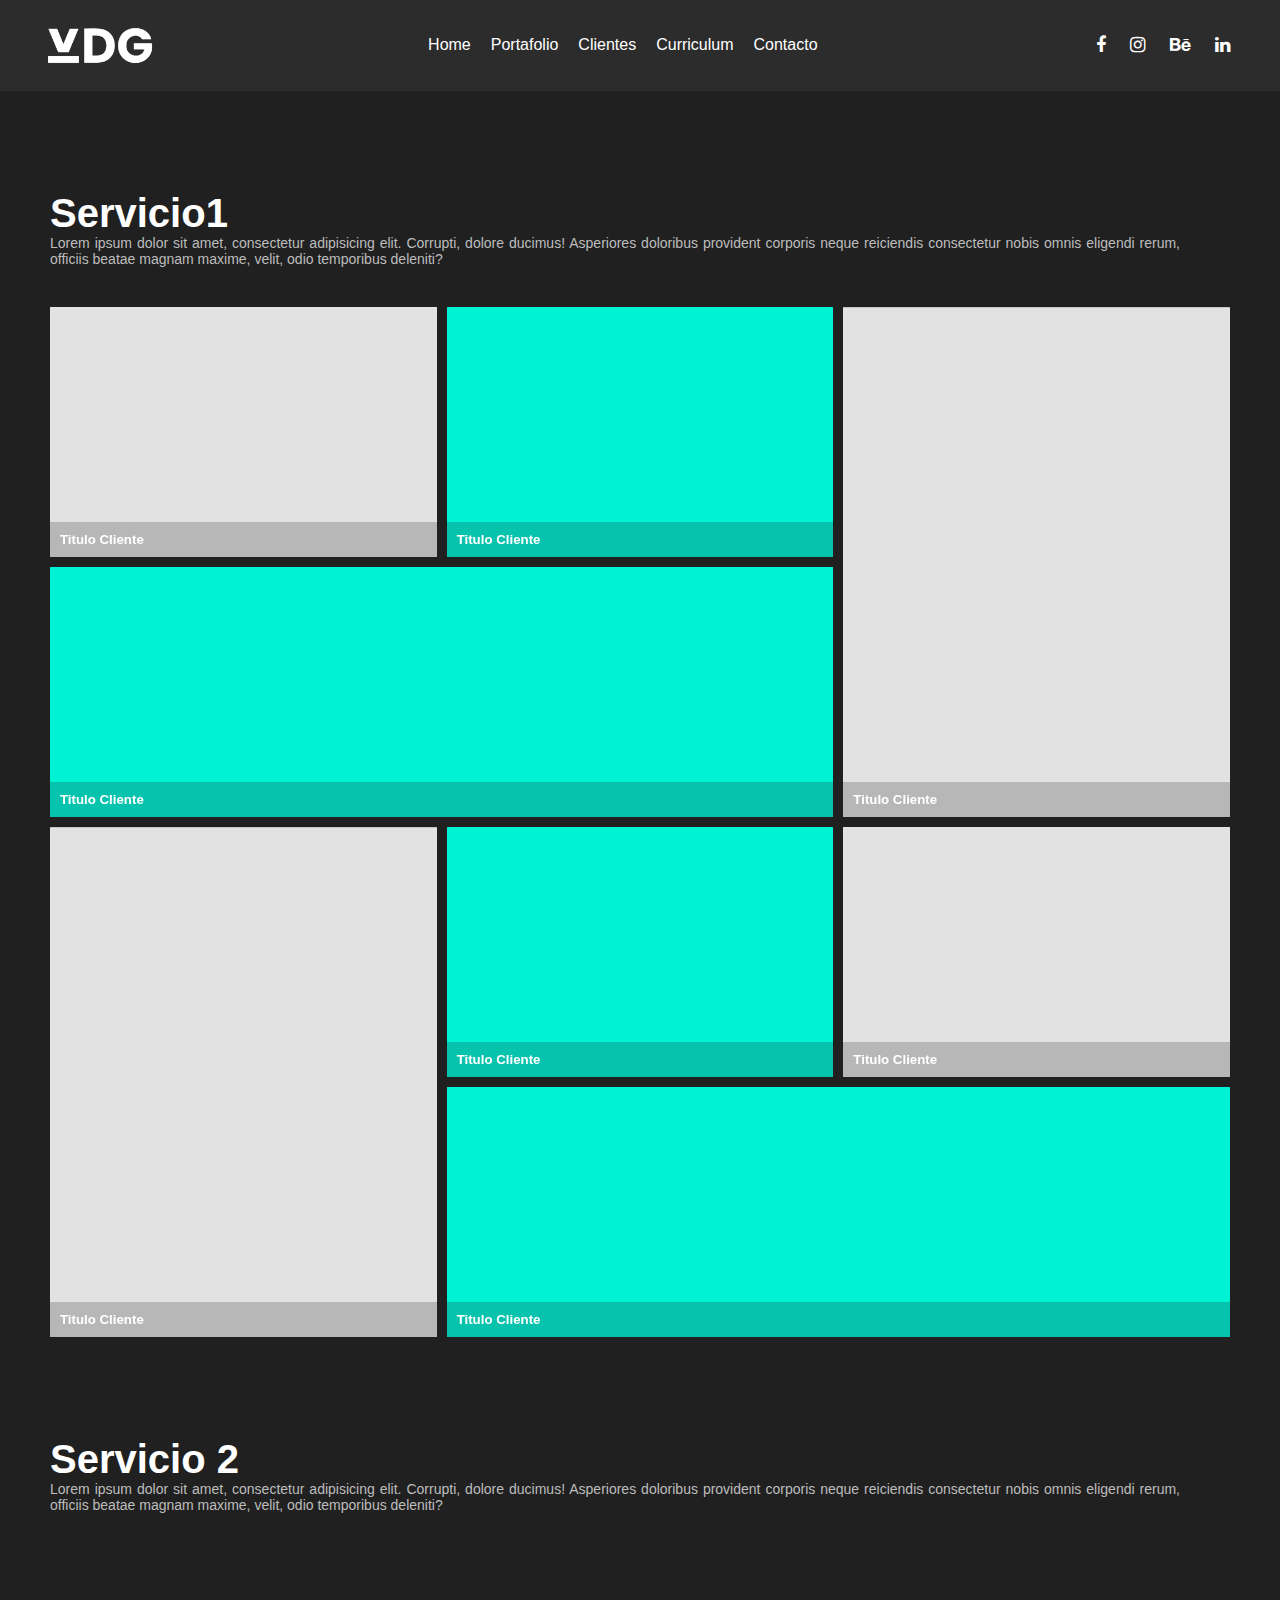
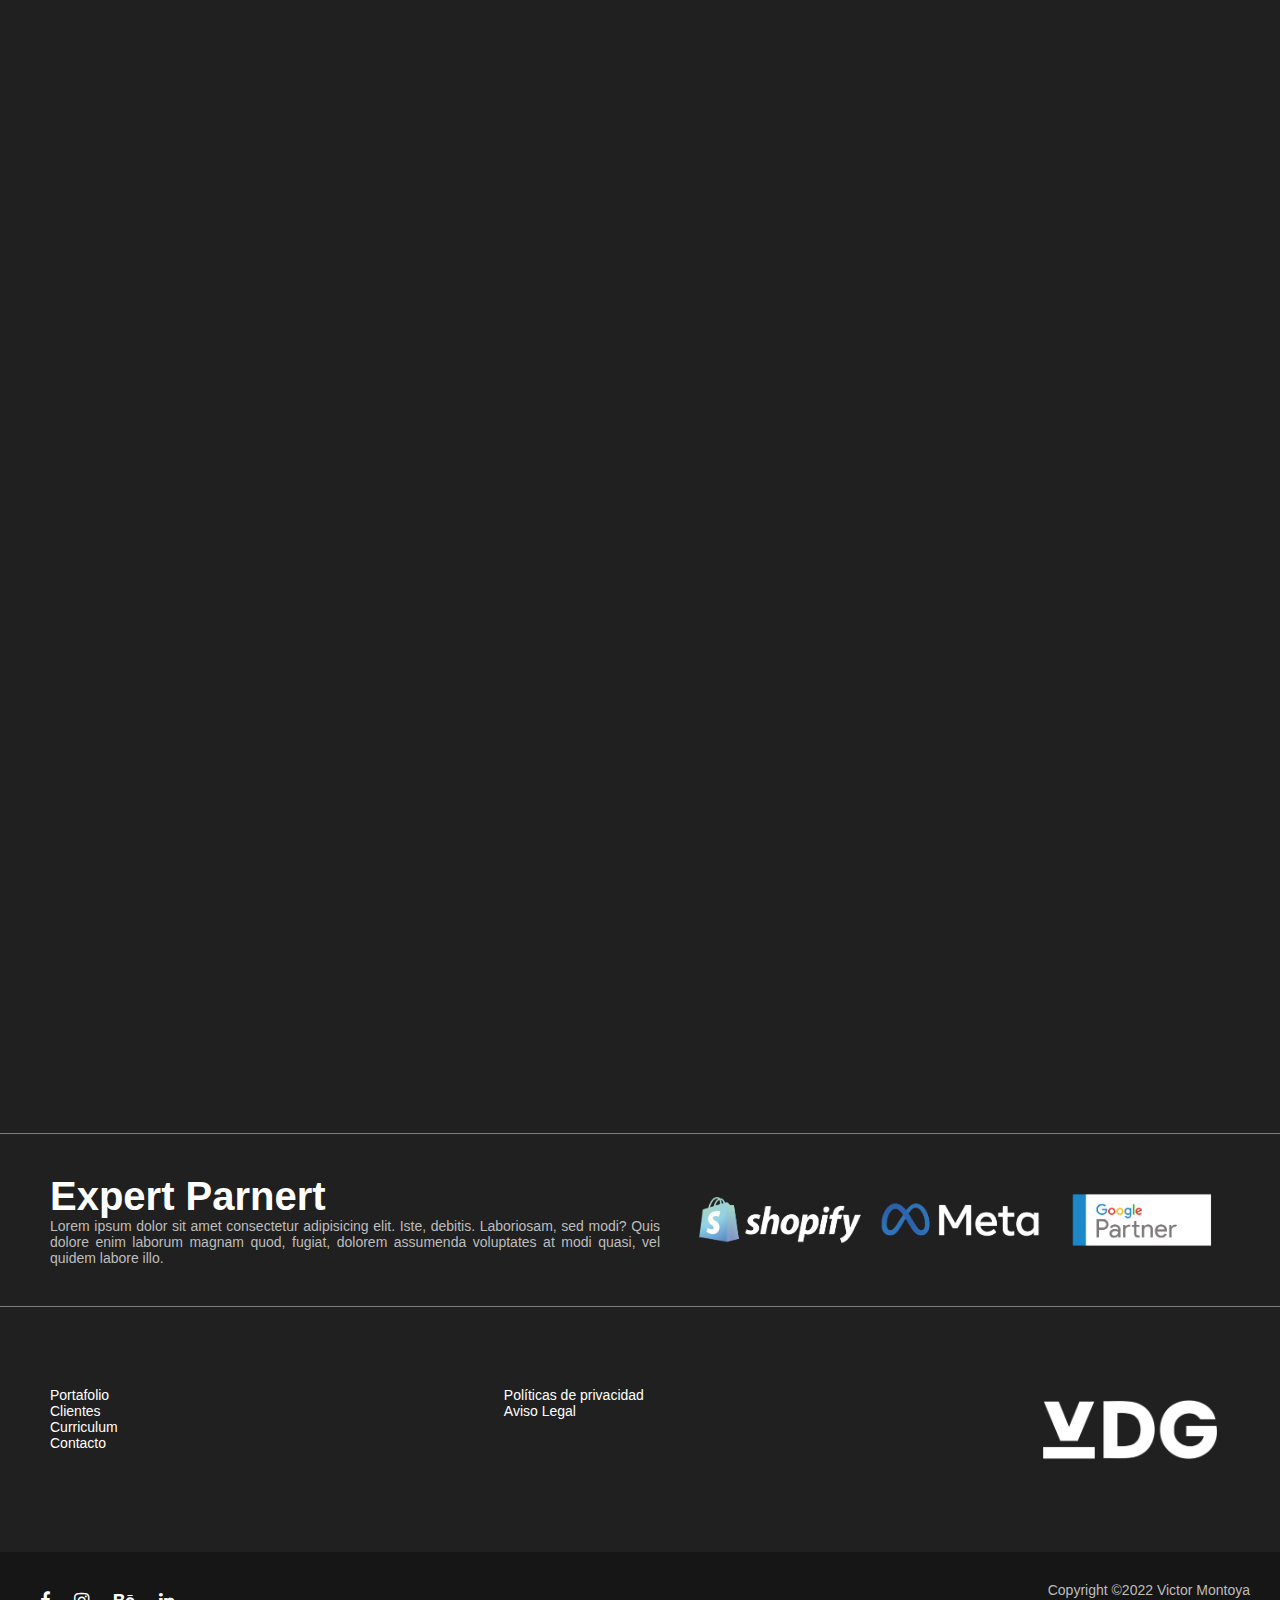
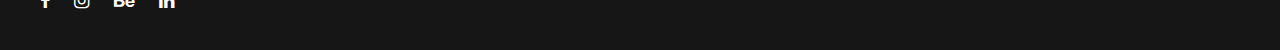
==== page/clientes.html @ 040617de "carga" ====
<html lang="es">
<head>
    <meta charset="UTF-8">
    <meta http-equiv="X-UA-Compatible" content="IE=edge">
    <meta name="viewport" content="width=device-width, initial-scale=1.0">
    <title>Clientes</title>
    <!-- Elementos de diseño -->
    <link rel="icon" href="../assets/img/icon_gris_victormontoya.ico">
    <link rel="stylesheet" href="../css/style.css"></li>
    <link rel="stylesheet" href="../css/font-awesome.min.css">
    <link href="https://unpkg.com/aos@2.3.1/dist/aos.css" rel="stylesheet">
</head>
<body>
    <!-- Encabezado -->
    <header class="header">
        <div class="logo">
			<a href="../index.html" class="logo">
				<img class="logo_top" src="../assets/img/logo_blanco_victormontoya.png" alt="">
			</a>
        </div>
		<nav class="menuPrincipal">
			<ul>
                <li><a href="../index.html">Home</a></li>
                <li><a href="portafolio.html">Portafolio</a></li>
                <li><a href="#">Clientes</a></li>  
                <li><a href="curriculum.html">Curriculum</a></li>
                <li><a href="contact.html">Contacto</a></li>
            </ul>
		</nav>
		<div class="topRedes">
			<a href="https://www.facebook.com/profile.php?id=100008242691843">
				<i class="fa fa-facebook"></i>
            </a>
			<a href="https://www.instagram.com/disvictormontoya/?hl=es-la">
				<i class="fa fa-instagram"></i>
			</a>
			<a href="https://www.behance.net/disvictormc270">
				<i class="fa fa-behance"></i>
			</a>
            <a href="https://www.linkedin.com/in/victor-montoya-989817bb/">
				<i class="fa fa-linkedin"></i>
            </a>
		</div>
    </header><!-- Fin Encabezado -->
    <!-- Main-->
    <main>
        <!-- Galeria de servicios -->
        <div class="mainServicio">
            <!-- Servicios 1 -->
            <section class="servics">
                <div class="servicsTextI">
                    <h2>Servicio1</h2>
                    <p>
                        Lorem ipsum dolor sit amet, consectetur adipisicing elit. Corrupti, dolore ducimus! Asperiores doloribus provident corporis neque reiciendis consectetur nobis omnis eligendi rerum, officiis beatae magnam maxime, velit, odio temporibus deleniti?
                    </p>
                </div>
                <div class="servicsImg" data-aos="fade-up" data-aos-easing="linear" data-aos-duration="1500">
                    <div class="galeriaItem">
                        <img src="../assets/img/provicional.png" alt="">
                        <h5>Titulo Cliente</h5>
                    </div>
                    <div class="galeriaItem">
                        <img src="../assets/img/provicional1.png" alt="">
                        <h5>Titulo Cliente</h5>
                    </div>
                    <div class="galeriaItem">
                        <img src="../assets/img/provicional.png" alt="">
                        <h5>Titulo Cliente</h5>
                    </div>
                    <div class="galeriaItem">
                        <img src="../assets/img/provicional1.png" alt="">
                        <h5>Titulo Cliente</h5>
                    </div>
                    <div class="galeriaItem">
                        <img src="../assets/img/provicional.png" alt="">
                        <h5>Titulo Cliente</h5>
                    </div>
                    <div class="galeriaItem">
                        <img src="../assets/img/provicional1.png" alt="">
                        <h5>Titulo Cliente</h5>
                    </div>
                    <div class="galeriaItem">
                        <img src="../assets/img/provicional.png" alt="">
                        <h5>Titulo Cliente</h5>
                    </div>
                    <div class="galeriaItem">
                        <img src="../assets/img/provicional1.png" alt="">
                        <h5>Titulo Cliente</h5>
                    </div>
                </div>    
            </section>
            <!-- Servicios 2 -->
            <section class="servics">
                <div class="servicsTextI">
                    <h2>Servicio 2</h2>
                    <p>
                        Lorem ipsum dolor sit amet, consectetur adipisicing elit. Corrupti, dolore ducimus! Asperiores doloribus provident corporis neque reiciendis consectetur nobis omnis eligendi rerum, officiis beatae magnam maxime, velit, odio temporibus deleniti?
                    </p>
                </div>
                <div class="servicsImg" data-aos="fade-up" data-aos-easing="linear" data-aos-duration="1500">
                    <div class="galeriaItem">
                        <img src="../assets/img/provicional.png" alt="">
                        <h5>Titulo Cliente</h5>
                    </div>
                    <div class="galeriaItem">
                        <img src="../assets/img/provicional1.png" alt="">
                        <h5>Titulo Cliente</h5>
                    </div>
                    <div class="galeriaItem">
                        <img src="../assets/img/provicional.png" alt="">
                        <h5>Titulo Cliente</h5>
                    </div>
                    <div class="galeriaItem">
                        <img src="../assets/img/provicional1.png" alt="">
                        <h5>Titulo Cliente</h5>
                    </div>
                    <div class="galeriaItem">
                        <img src="../assets/img/provicional.png" alt="">
                        <h5>Titulo Cliente</h5>
                    </div>
                    <div class="galeriaItem">
                        <img src="../assets/img/provicional1.png" alt="">
                        <h5>Titulo Cliente</h5>
                    </div>
                    <div class="galeriaItem">
                        <img src="../assets/img/provicional.png" alt="">
                        <h5>Titulo Cliente</h5>
                    </div>
                    <div class="galeriaItem">
                        <img src="../assets/img/provicional1.png" alt="">
                        <h5>Titulo Cliente</h5>
                    </div>
                </div>    
            </section>
        </div>
        <!-- Fin Galeria de servicios -->
    </main> <!--Fin Main-->
    <!-- Foooter -->
    <footer>
        <!-- parnert -->
        <section class="parnert">
            <div class="textParnert">
                <h2>Expert Parnert</h2>
                <p>Lorem ipsum dolor sit amet consectetur adipisicing elit. Iste, debitis. Laboriosam, sed modi? Quis dolore enim laborum magnam quod, fugiat, dolorem assumenda voluptates at modi quasi, vel quidem labore illo.</p>
            </div>
            <article class="logos">
                <div class="logo">
                    <img src="../assets/img/logo_shopify.png" alt="">
                </div>
                <div class="logo">
                    <img src="../assets/img/logo_meta.png" alt="">
                </div>
                <div class="logo">
                    <img src="../assets/img/logo_google.png" alt="">
                </div>
            </article>
        </section>
        <!-- menus footer -->
        <section class="navFooter">
            <div class="columnMenus">
                <nav class="menuFooter">
                    <ul>
                        <li><a href="portafolio.html">Portafolio</a></li>
                        <li><a href="#">Clientes</a></li>  
                        <li><a href="curriculum.html">Curriculum</a></li>
                        <li><a href="contact.html">Contacto</a></li>
                    </ul>
                </nav>
            </div>
            <div class="columnMenus">
                <nav class="menuFooter1">
                    <ul>
                        <li><a href="#">Políticas de privacidad</a></li>
                        <li><a href="#">Aviso Legal</a></li>  
                    </ul>
                </nav>
            </div>
            <div class="columnLogo">
                <a href="../index.html">
                    <img src="../assets/img/logo_blanco_victormontoya.png">
                </a>
            </div>
        </section>
        <!-- copy -->
        <section class="copyRights">
            <div class="footerRedes">
				<a href="https://www.facebook.com/profile.php?id=100008242691843">
					<i class="fa fa-facebook"></i>
                </a>
				<a href="https://www.instagram.com/disvictormontoya/?hl=es-la">
					<i class="fa fa-instagram"></i>
				</a>
				<a href="https://www.behance.net/disvictormc270">
					<i class="fa fa-behance"></i>
				</a>
                <a href="https://www.linkedin.com/in/victor-montoya-989817bb/">
					<i class="fa fa-linkedin"></i>
				</a>
			</div>
            <div class="footerCopy">
                <p>Copyright ©2022 Victor Montoya</p>
            </div>
        </section>
    </footer><!-- Fin Foooter -->
    <script src="https://unpkg.com/aos@2.3.1/dist/aos.js"></script>
    <script>
        AOS.init();
    </script>
</body>
</html>
---- css/style.css ----
*{
    margin: 0px;
    padding: 0px;
    box-sizing: border-box;
}
p{
    font-size: 14px;
    color: rgb(189, 189, 189);
    text-align: justify;
}
.fa{
    margin: 10px;
}
h1{
    font-size: 80px;
    color: white;
}
h2{
    font-size: 60px;
    line-height: 68px;
    color: white;
}
h3{
    font-size: 25px;
    color: aqua;
}
h4{
    font-size: 27px;
    color: white;
    margin-bottom: 20px;
}
li{
    padding: 15px 10px 15px 10px;
    list-style-type: none;
    font-size: 16px;
}
a {
    text-decoration: none;
    color: white;
    transition: 0.3s ease;
}
a:hover {
    color: white;
    text-shadow: 0 0 30px #ffffff80;
}
a :hover{
    color: aqua;
}
img{
    width: 100%;
    height: auto;
}
.logo_top{
    width: 120px;
}
.button1 {
    background-color: #67d4ff;
    border:  #67d4ff 1px solid;
    padding: 10px;
    font-size: 18px;
    cursor: pointer;
    transition: 0.3s ease;
}
.button1 a{
    padding: 25px 30px 25px 30px;
}
.button1:hover{
    background-color: #67d4ff00;
    border:  #67d4ff 1px solid;
    padding: 10px;
    font-size: 18px;
    cursor: pointer;
    transition: 0.3s ease;
}
.button1 a{
    padding: 25px 30px 25px 30px;
}
.button2 {
    border:  #67d4ff 1px solid;
    padding: 10px;
    font-size: 18px;
    cursor: pointer;
    transition: 0.3s ease;
    margin-left: 60px;
}
.button2 a{
    padding: 25px 30px 25px 30px;
    color: #67d4ff;
}
.button2:hover {
    background-color: #67d4ff;
    border:  #67d4ff 1px solid;
    padding: 10px;
    font-size: 18px;
    cursor: pointer;
    transition: 0.3s ease;
}
.button2 a:hover{
    color: white;
}
body{
    background-color: #202020;
    display: grid;
    grid-template-areas:
    "header"
    "main"
    "footer";
    grid-template-columns: 1fr;
    grid-template-rows: auto auto auto;
    font-size: 16px;
    font-family: "Poppins", sans-serif;
}
header{grid-area: header;}
main{grid-area: main;}
footer{grid-area: footer;}
header{
    background-color: #2c2c2c;
    display: grid;
    grid-template-areas:
    "logo menuPrincipal topRedes";
    grid-template-columns: auto;
    grid-template-rows: auto;
    justify-content: space-between;
    align-items: center;
    padding: 20px 40px 20px 40px;
}
.menuPrincipal ul, .button {display: flex;}
.main{
    display: grid;
    grid-template-areas:
    "videoPortada "
    "servicios";
    grid-template-columns: 1fr;
    grid-template-rows: auto auto;
}
.videoPortada{grid-area: videoPortada; background-image:url("../assets/img/fondo_web.png"); padding: 200px 100px 200px;}
.servicios{grid-area: servicios;}
.servicios{
    display: grid;
    grid-template-columns: repeat(3, 1fr);
    grid-template-areas:
    "columnServ columnServ columnServTitle";
    grid-template-rows: auto;
    align-items: center;
    column-gap: 100px;
    padding: 50px;
    margin: 50px 0 50px 0;
}
.columnServ{background:#0000004d;}
.columnServ h3{padding: 20px 30px;}
.columnServ p{padding: 30px;}
.columnServ li{padding: 0px 30px 30px; text-align: end;}
footer{
    display: grid;
    grid-template-columns: 100%;
    grid-template-areas:
    "parnert"
    "navFooter"
    "copyRights";
    grid-template-rows: auto auto auto;
}
.parnert{grid-area: parnert;}
.navFooter{grid-area: navFooter;}
.copyRights{grid-area: copyRights;}
.parnert{
    display: grid;
    grid-template-columns: auto;
    grid-template-areas:
    "textParnert logos";
    grid-template-rows: auto;
    align-items: center;
    column-gap: 100px;
    padding: 40px 50px 40px 50px;
    border-top: grey solid 1px;
    justify-content: space-between;
}
.logos{display: flex;}
.parnert .logo{width: 180px;}
.navFooter{
    display: grid;
    grid-template-columns: auto;
    grid-template-areas:
    "columnMenus columnMenus columnLogo";
    grid-template-rows: auto;
    justify-content: space-between;
    padding: 80px 50px 80px 50px;
    border-top: grey solid 1px;
}
.columnLogo{max-width: 200px;}
.navFooter li{padding: 0;font-size: 14px;}
.copyRights{
    background-color: #0000004d;
    display: grid;
    grid-template-columns: auto;
    grid-template-areas:
    "footerRedes footerCopy";
    grid-template-rows: auto;
    justify-content: space-between;
    padding: 30px;
}
.mainContacto{
    display: grid;
    grid-template-columns: 1fr;
    grid-template-areas:
    "titleContact"
    "contact";
    grid-template-rows: auto auto;
    padding: 50px;
    margin-top: 50px;
    margin-bottom: 50px;
}
.contact{grid-area: contact;}
.contact{
    display: grid;
    grid-template-columns: 1fr 1fr;
    grid-template-areas:
    "formContact maps";
    grid-template-rows: auto;
    column-gap: 100px;
    margin: 50px 0 50px 0;
}
main .contact .formContact .inputGroup input[type=text],
main .contact .formContact .inputGroup input[type=email],
main .contact .formContact .inputGroup input[type=tel],
main .contact .formContact .inputGroup select[type=selec],
main .contact .formContact .inputGroup textarea {
    font-family: "Poppins", sans-serif;
    font-size: 16px;
    color: white;
    width: 100%;
    outline: none;
    padding: 10px 10px 10px 10px;
    background: none;
    border: 1px solid #E2E2E2;
    margin-bottom: 20px;
    background-color: #181818;
}
main .contact .formContact .inputGroup label{
    font-size: 14px;
    font-weight: 600;
    color: white;
    display: block;
    margin-bottom: 5px;
}
main .contact .formContact .inputGroup option{
    font-size: 14px;
    color: white;
    display: block;
    margin-bottom: 5px;
    border-radius: 0px;
}
main .contact .formContact input[type=submit] {
    background: #67d4ff00;
    font-family: "Poppins", sans-serif;
    font-size: 16px;
    color: white;
    border-radius: 1px;
    border: 2px solid white;
    cursor: pointer;
    margin-top: 2rem;
    padding: 15px;
    width: 30%;
}
main .contact .formContact input[type=submit]:hover{
    background: white;
    color:#202020;
    font-weight: 600;
}
.mainServicio{
    display: grid;
    grid-template-areas:
    "videoPortada "
    "servicios";
    grid-template-columns: 1fr;
    grid-template-rows: auto auto;
    padding: 50px;
    margin-top: 50px;
    margin-bottom: 100px;
    grid-gap: 100px;
}
.servics{
    display: grid;
    grid-template-columns: 1fr 1fr;
    grid-area: 
    "servicsTextI servicsImg"
    "servicsImg servicsText1";
    grid-template-rows: auto auto;
}
.servicsTextI{
    margin-right: 100px;
    margin-top: 200px;
}
.servicsText1{
    margin-left: 100px;
    margin-top: 200px;
}
.servics .servicsImg{
    display: grid;
    grid-template-columns: repeat(3, 1fr);
    grid-auto-rows: 250px;
    grid-gap: 10px;
}
.galeriaItem{
    position: relative;
}
.servics img{
    width: 100%;
    height: 100%;
    object-fit: cover;
}
.galeriaItem h5{
    position: absolute;
    bottom: 0;
    color: white;
    background: #18181836;
    width: 100%;
    margin: 0;
    padding: 10px;
}
.galeriaItem:nth-child(3){
    grid-row-start: span 2;
}
.galeriaItem:nth-child(4) {
    grid-column-start: span 2;
}
.galeriaItem:nth-child(5){
    grid-row-start: span 2;
}
.galeriaItem:nth-child(8) {
    grid-column-start: span 2;
}
.mainPortafolio{
    display: grid;
    grid-template-columns: repeat(2, 1fr);
    grid-template-areas:
    "videoPortada videoPortada"
    "textColunm textColunm1"
    "cliente cliente"
    "cliente1 cliente1"; 
    grid-template-rows: auto;
    margin-bottom: 100px;
    grid-gap: 50px;
}
.videoPortada{grid-area: videoPortada;}
.textColunm{grid-area: textColunm; margin-left: 50px;}
.textColunm1{grid-area: textColunm1; margin-right: 50px;}
.cliente{grid-area: cliente;}
.cliente1{grid-area: cliente1;}

.cliente{
    display: grid;
    grid-template-columns: repeat(2, 1fr);
    grid-template-areas: 
    "clienteText clienteImg"
    "clienteImg1 clienteText1";
    grid-template-rows: auto;
    grid-gap: 50px;
    padding: 50px;
}
.clienteText{grid-area: clienteText; margin-top: 150px;}
.clienteImg{
    grid-area: clienteImg; 
    display: grid; 
    grid-template-columns: repeat(2, 1fr); 
    grid-gap: 10px;
}
.clienteImg img{
    width: 100%;
    height: 100%;
    object-fit: cover;
}
.clienteItem:nth-child(1) {
    grid-row-start: span 2;
}
.clienteText1{grid-area: clienteText1; text-align: end; margin-top: 150px;}
.clienteImg1{
    grid-area: clienteImg1;
    display: grid; 
    grid-template-columns: repeat(2, 1fr); 
    grid-gap: 10px;
}
.clienteImg1 img{
    width: 100%;
    height: 100%;
    object-fit: cover;
}
.clienteItem1:nth-child(2) {
    grid-row-start: span 2;
    grid-template-columns: repeat(2, 1fr); 
}
.mainCurriculum{
    display: grid;
    grid-template-columns: repeat(2, 1fr);
    grid-template-areas:
    "datosText datosPhoto"
    "datosText datosPhoto"
    "tecnologias tecnologias"
    "expericiaProyec expericiaProyec1";
    padding: 50px;
    grid-gap: 100px;
    color: #E2E2E2;
    margin-bottom: 100px;
    margin-top: 50px;
}
.datosText{grid-area: datosText;}
.datosPhoto{grid-area: datosPhoto; align-items: flex-start;}
.datosPhoto img{
    justify-content: center;
    padding-left: 30%;
    width: 100%;
    height: auto;
    object-fit: cover;
}
.datosText{grid-area: datosText;}
.tecnologias{
    grid-area: tecnologias;
    display: grid;
    grid-template-columns: 1fr;
    grid-template-areas:
    "titleC"
    "bannerGaleria"
}
.tecnologias .bannerGaleria {
    display: grid; 
    grid-template-columns: repeat(8, 1fr);
    grid-gap: 20px; 
    grid-auto-rows: 150x;
    margin-top: 20px;
}
.bannerGaleria img{
    width: 100%;
    height: 100%;
    object-fit: cover;
}
.expericiaProyec{grid-area: expericiaProyec;}
.expericiaProyec1{grid-area: expericiaProyec1;}




/* Media Queries */
@media screen and (max-width: 1500px){
    h3{
        padding: 5px 30px;
    }
    .mainCurriculum h3{
        padding: 0px 0px;
    }
    h2{
        font-size: 40px;
        line-height: 44px;
    }
    .columnServ p {
        padding: 0 30px 5px;
        font-size: 12px;
    }
    .servicios{
        column-gap: 30px;
        grid-template-columns: 1fr 1fr;
        grid-template-areas:
        "columnServTitle columnServTitle"
        "columnServ columnServ";
    }
    .columnServTitle{grid-area: columnServTitle; margin-bottom: 40px;}
    .parnert {
        column-gap: 30px;
    }
    .servics{
        grid-template-columns: 1fr;
        grid-area: 
        "servicsTextI"
        "servicsImg"
        "servicsTextI1"
        "servicsImg";
        grid-template-rows: auto auto auto auto;
    }
    .servicsTextI{
        margin-right: 50px;
        margin-top: 0;
        margin-bottom: 40px;
    }
    .datosPhoto img{
        padding-left: 10%;
    }
    .datosPhoto img{
        padding-left: 10%;
    }
}

@media screen and (max-width: 1150px){
    .cliente{
        grid-template-columns: 1fr;
        grid-template-areas: 
        "clienteText"
        "clienteImg"
        "clienteText1"
        "clienteImg1" ;
        padding: 0 50px 0 50px;
    }
    .clienteText{
        margin-top: 0px;
    }
    .clienteText1{
        margin-top: 0px;
    }
    .tecnologias .bannerGaleria {
        grid-template-columns: repeat(4, 1fr);
    }
    .mainCurriculum p{
        font-size: 13px;
    }
}



@media screen and (max-width: 910px){
    .topRedes{
        display: none;
    }
    header{
        display: grid;
        grid-template-areas:
        "logo menuPrincipal";
    }
    h1{
        font-size: 55px;
        line-height: 54px;
    }
    .parnert{
        grid-template-columns: 1fr;
        grid-template-areas:
        "textParnert"
        "logos";
    }
    .textParnert{grid-area: textParnert; margin-bottom:20px;}
    .logos{
        justify-content: space-between;
    }
    .columnLogo{
        max-width: 160px;
    }
    .mainContacto{
        margin-top: 0px;
        margin-bottom: 0px;
    }
    .contact{
        grid-template-columns: 1fr;
        grid-template-areas:
        "formContact"
        "maps";
        grid-template-rows: auto;
        margin: 50px 0 50px 0;
    }
    .maps{
        height: 400px;
        margin-bottom: 20px;
    }
    .mainCurriculum {
        grid-gap: 40px;
    }
    .mainPortafolio{
        margin-bottom: 40px;
    }
    .datosPhoto img{
        padding-left: 0;
    }
}




@media screen and (max-width: 740px){
    .videoPortada{
        padding: 100px 50px 100px;;
    }
    .columnLogo{display: none;}
    .menuFooter{display: none;}
    .header, .navFooter, .copyRights{
        grid-template-columns: 1fr;
        grid-template-areas:
        "logo"
        "menuPrincipal"
        "columnMenus"
        "footerRedes"
        "footerCopy"
    }
    .logo{grid-area: logo; justify-self: center;}
    .menuPrincipal{grid-area: menuPrincipal; justify-self: center;}
    .footerRedes{grid-area: footerRedes;justify-self: center;}
    .footerCopy{grid-area: footerCopy;justify-self: center;}
    .navFooter{grid-area:navFooter; padding: 20px;}
    .columnMenus{grid-area: columnMenus;justify-self: center;}
    .columnMenus ul{display: flex;}
    .columnMenus ul a{padding: 14px;}
    .servicios{
        grid-template-columns: 1fr;
        grid-gap: 30px;
        grid-template-areas:
        "columnServTitle"
        "columnServ"
        "columnServ"
    }
    .mainServicio{
        margin-top: 40px;
        margin-bottom: 40px;
    }
    .servics .servicsImg{
        display: grid;
        grid-template-columns: 1fr  1fr;
        grid-gap: 10px;
    }
    .galeriaItem h5{
        font-size: 10px;
    }
    .galeriaItem:nth-child(1){
        grid-row-start: span 2;
    }
    .galeriaItem:nth-child(4) {
        grid-column-start: span 1;
    }
    .galeriaItem:nth-child(5){
        grid-row-start: span 2;
    }
    .galeriaItem:nth-child(8) {
        grid-column-start: span 2;
    }
    .mainPortafolio{
        grid-template-columns: 1fr;
        grid-template-areas:
        "videoPortada"
        "textColunm"
        "textColunm1"
        "cliente"
        "cliente1";
        grid-gap: 30px;
    }
    .textColunm{
        margin-left: 0px;
        padding: 0 50px 0 50px;
    }
    .textColunm1{
        margin-right: 0px;
        padding: 0 50px 0 50px;
        margin-bottom: 50px;
    }
    .mainCurriculum{
        grid-template-columns: 1fr;
        grid-template-areas:
        "datosPhoto"
        "datosText"
        "tecnologias"
        "expericiaProyec"
        "expericiaProyec1";
        padding: 50px;
        color: #E2E2E2;
        margin-bottom: 50px;
        margin-top: 50px;
    }
}




@media screen and (max-width: 660px){
    .logo{
        max-width: 90px;
    }
    .menuPrincipal li{
        padding: 14px 6px 14px 6px;
        font-size: 13px;
    }
    p{
        font-size: 12px;
    }
    h1{
        font-size: 35px;
        line-height: 38px;
    }
    h4{
        font-size: 19px;
    }
    .button1{
        font-size: 16px;
    }
    .button1 a{
        padding: 0px 20px 0px 20px;
    }
    .button1:hover{
        font-size: 16px;
    }
    .button2{
        font-size: 16px;
    }
    .button2 a{
        padding: 0px 20px 0px 20px;
    }
    .button2:hover{
        font-size: 16px;
    }
    .servics .servicsImg{
        grid-auto-rows: 200px;
    }
}
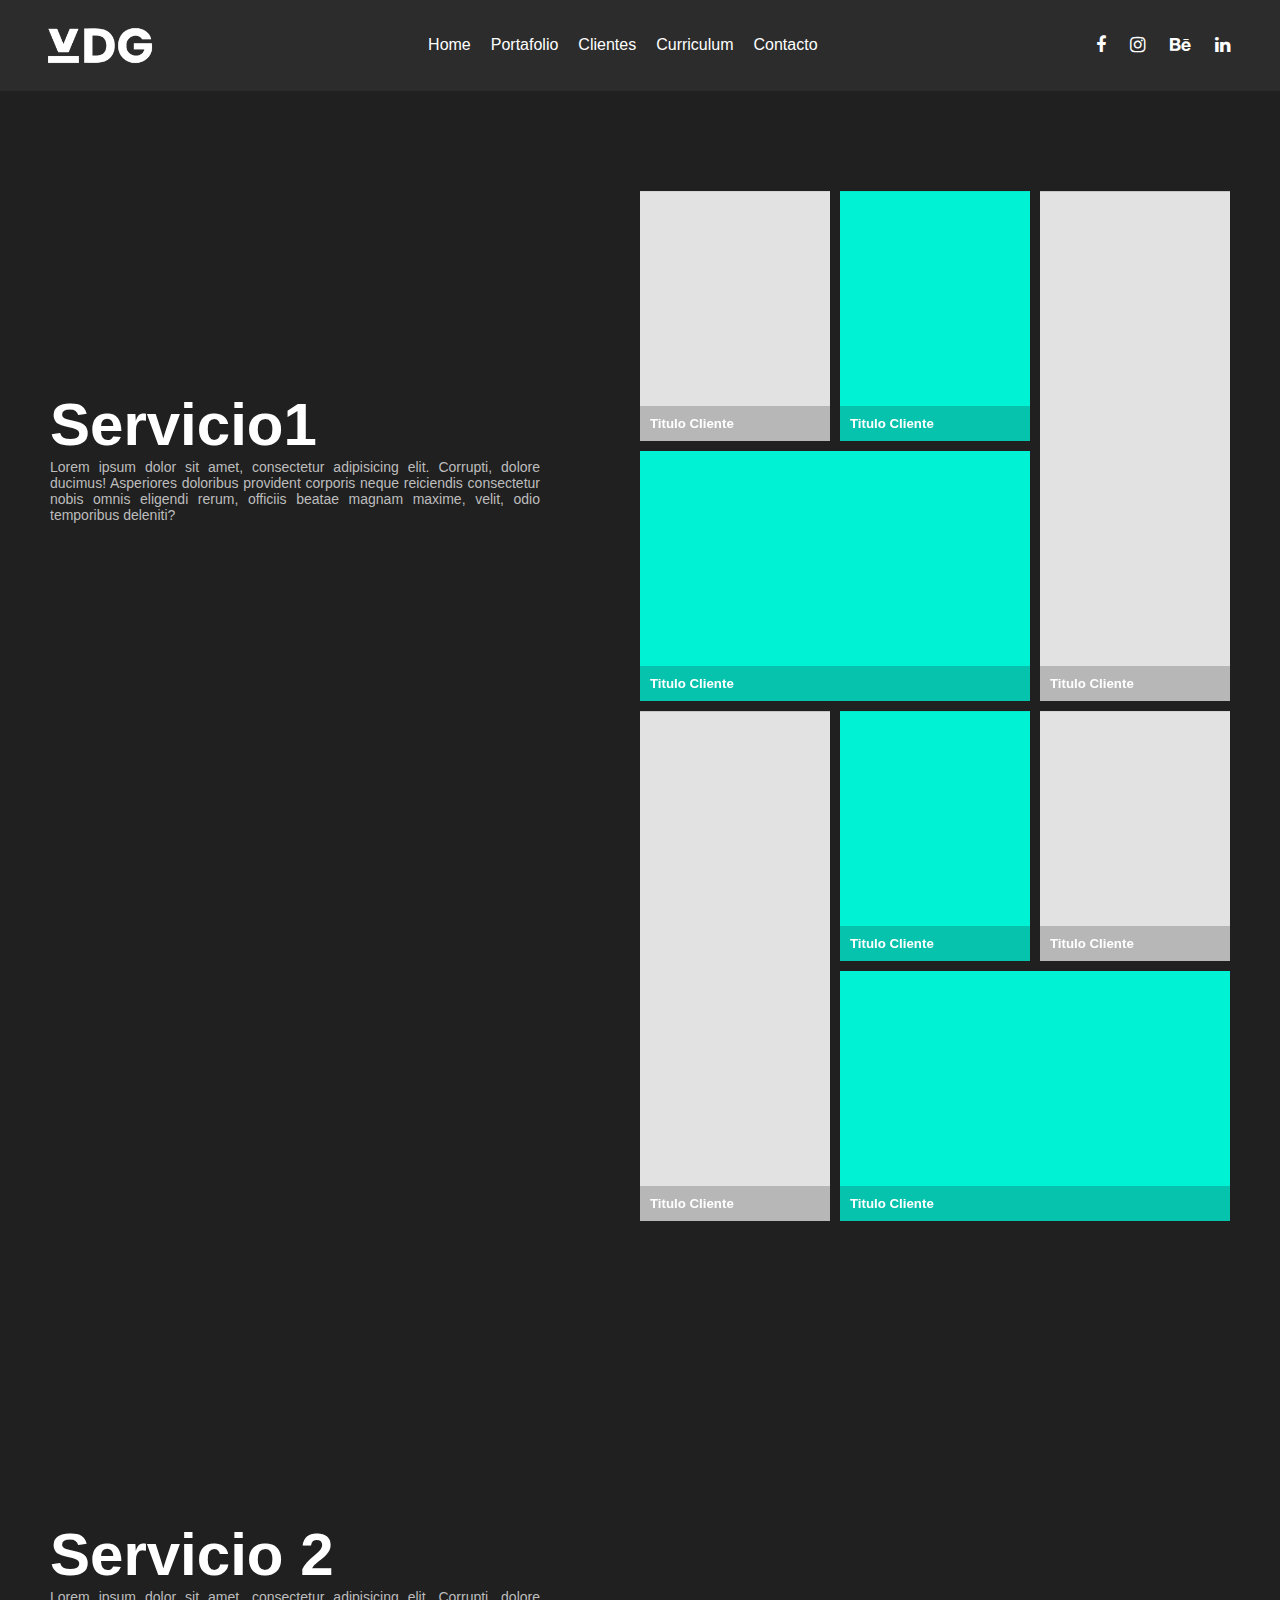
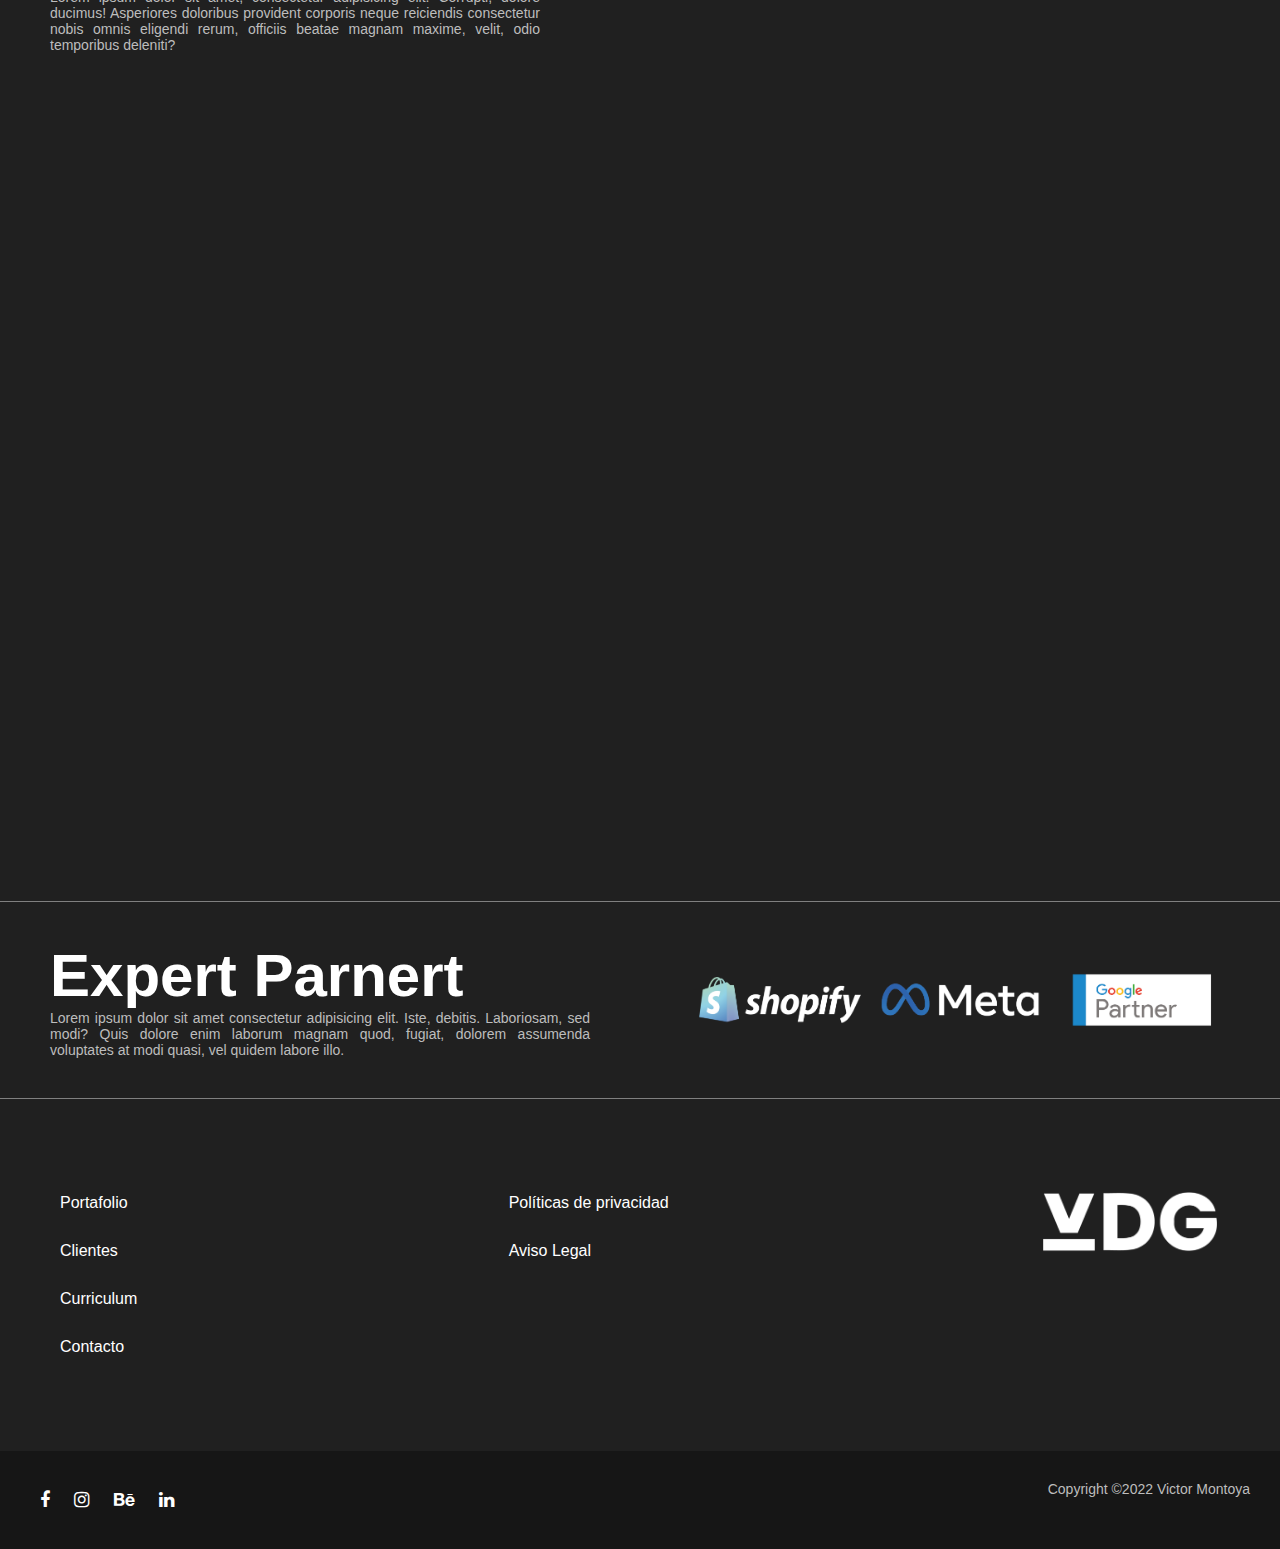
==== commit cbed8af0: "SEO" ====
--- a/page/clientes.html
+++ b/page/clientes.html
@@ -3,7 +3,12 @@
     <meta charset="UTF-8">
     <meta http-equiv="X-UA-Compatible" content="IE=edge">
     <meta name="viewport" content="width=device-width, initial-scale=1.0">
-    <title>Clientes</title>
+    <!-- Palabras Claves -->
+    <meta name="keywords" content="Inspiración Corporativo, SEO Web, Inspiración de marcas, Diseños para BTL, Modelos de tiendas Online">
+    <!-- Meta Description -->
+    <meta name="description" content="Nos esforzamos en cada uno de nuestros proyectos, desarrollamos estrategias minuciosas para cada una de las marcas que llevamos. Nuestro enfuerzo se enfoca en que ellos tengan éxito.">
+    <!-- Titulo de Page -->
+    <title>Diseño Grafico & Web |Victor Montoya ||Clientes </title>
     <!-- Elementos de diseño -->
     <link rel="icon" href="../assets/img/icon_gris_victormontoya.ico">
     <link rel="stylesheet" href="../css/style.css"></li>
--- a/css/style.css
+++ b/css/style.css
@@ -1,703 +1,504 @@
-*{
-    margin: 0px;
-    padding: 0px;
-    box-sizing: border-box;
-}
-p{
-    font-size: 14px;
-    color: rgb(189, 189, 189);
-    text-align: justify;
-}
-.fa{
-    margin: 10px;
-}
-h1{
-    font-size: 80px;
-    color: white;
-}
-h2{
-    font-size: 60px;
-    line-height: 68px;
-    color: white;
-}
-h3{
-    font-size: 25px;
-    color: aqua;
-}
-h4{
-    font-size: 27px;
-    color: white;
-    margin-bottom: 20px;
-}
-li{
-    padding: 15px 10px 15px 10px;
-    list-style-type: none;
-    font-size: 16px;
-}
+* {
+  margin: 0px;
+  padding: 0px;
+  box-sizing: border-box;
+}
+
+p {
+  font-size: 14px;
+  color: rgb(189, 189, 189);
+  text-align: justify;
+}
+
+.fa {
+  margin: 10px;
+}
+
+h1 {
+  font-size: 80px;
+  color: white;
+}
+
+h2 {
+  font-size: 60px;
+  line-height: 68px;
+  color: white;
+}
+
+h3 {
+  font-size: 25px;
+  color: aqua;
+}
+
+h4 {
+  font-size: 27px;
+  color: white;
+  margin-bottom: 20px;
+}
+
+li {
+  padding: 15px 10px 15px 10px;
+  list-style-type: none;
+  font-size: 16px;
+}
+
+img {
+  width: 100%;
+  height: auto;
+}
+
+.logo_top {
+  width: 120px;
+}
+
 a {
-    text-decoration: none;
-    color: white;
-    transition: 0.3s ease;
+  text-decoration: none;
+  color: white;
+  transition: 0.3s ease;
 }
 a:hover {
-    color: white;
-    text-shadow: 0 0 30px #ffffff80;
-}
-a :hover{
-    color: aqua;
-}
-img{
-    width: 100%;
-    height: auto;
-}
-.logo_top{
-    width: 120px;
-}
+  color: aqua;
+  text-shadow: 0 0 30px rgba(255, 255, 255, 0.5019607843);
+}
+
 .button1 {
-    background-color: #67d4ff;
-    border:  #67d4ff 1px solid;
-    padding: 10px;
-    font-size: 18px;
-    cursor: pointer;
-    transition: 0.3s ease;
-}
-.button1 a{
-    padding: 25px 30px 25px 30px;
-}
-.button1:hover{
-    background-color: #67d4ff00;
-    border:  #67d4ff 1px solid;
-    padding: 10px;
-    font-size: 18px;
-    cursor: pointer;
-    transition: 0.3s ease;
-}
-.button1 a{
-    padding: 25px 30px 25px 30px;
-}
+  background-color: #67d4ff;
+  border: #67d4ff 1px solid;
+  padding: 10px;
+  font-size: 18px;
+  cursor: pointer;
+  transition: 0.3s ease;
+}
+.button1 a {
+  padding: 25px 30px 25px 30px;
+}
+.button1:hover {
+  background-color: rgba(103, 212, 255, 0);
+  border: #67d4ff 1px solid;
+  padding: 10px;
+  font-size: 18px;
+  cursor: pointer;
+  transition: 0.3s ease;
+}
+
 .button2 {
-    border:  #67d4ff 1px solid;
-    padding: 10px;
-    font-size: 18px;
-    cursor: pointer;
-    transition: 0.3s ease;
-    margin-left: 60px;
-}
-.button2 a{
-    padding: 25px 30px 25px 30px;
-    color: #67d4ff;
+  border: #67d4ff 1px solid;
+  padding: 10px;
+  font-size: 18px;
+  cursor: pointer;
+  transition: 0.3s ease;
+  margin-left: 60px;
 }
 .button2:hover {
-    background-color: #67d4ff;
-    border:  #67d4ff 1px solid;
-    padding: 10px;
-    font-size: 18px;
-    cursor: pointer;
-    transition: 0.3s ease;
-}
-.button2 a:hover{
-    color: white;
-}
-body{
-    background-color: #202020;
-    display: grid;
-    grid-template-areas:
-    "header"
-    "main"
-    "footer";
-    grid-template-columns: 1fr;
-    grid-template-rows: auto auto auto;
-    font-size: 16px;
-    font-family: "Poppins", sans-serif;
-}
-header{grid-area: header;}
-main{grid-area: main;}
-footer{grid-area: footer;}
-header{
-    background-color: #2c2c2c;
-    display: grid;
-    grid-template-areas:
-    "logo menuPrincipal topRedes";
-    grid-template-columns: auto;
-    grid-template-rows: auto;
-    justify-content: space-between;
-    align-items: center;
-    padding: 20px 40px 20px 40px;
-}
-.menuPrincipal ul, .button {display: flex;}
-.main{
-    display: grid;
-    grid-template-areas:
-    "videoPortada "
-    "servicios";
-    grid-template-columns: 1fr;
-    grid-template-rows: auto auto;
-}
-.videoPortada{grid-area: videoPortada; background-image:url("../assets/img/fondo_web.png"); padding: 200px 100px 200px;}
-.servicios{grid-area: servicios;}
-.servicios{
-    display: grid;
-    grid-template-columns: repeat(3, 1fr);
-    grid-template-areas:
-    "columnServ columnServ columnServTitle";
-    grid-template-rows: auto;
-    align-items: center;
-    column-gap: 100px;
-    padding: 50px;
-    margin: 50px 0 50px 0;
-}
-.columnServ{background:#0000004d;}
-.columnServ h3{padding: 20px 30px;}
-.columnServ p{padding: 30px;}
-.columnServ li{padding: 0px 30px 30px; text-align: end;}
-footer{
-    display: grid;
-    grid-template-columns: 100%;
-    grid-template-areas:
-    "parnert"
-    "navFooter"
-    "copyRights";
-    grid-template-rows: auto auto auto;
-}
-.parnert{grid-area: parnert;}
-.navFooter{grid-area: navFooter;}
-.copyRights{grid-area: copyRights;}
-.parnert{
-    display: grid;
-    grid-template-columns: auto;
-    grid-template-areas:
-    "textParnert logos";
-    grid-template-rows: auto;
-    align-items: center;
-    column-gap: 100px;
-    padding: 40px 50px 40px 50px;
-    border-top: grey solid 1px;
-    justify-content: space-between;
-}
-.logos{display: flex;}
-.parnert .logo{width: 180px;}
-.navFooter{
-    display: grid;
-    grid-template-columns: auto;
-    grid-template-areas:
-    "columnMenus columnMenus columnLogo";
-    grid-template-rows: auto;
-    justify-content: space-between;
-    padding: 80px 50px 80px 50px;
-    border-top: grey solid 1px;
-}
-.columnLogo{max-width: 200px;}
-.navFooter li{padding: 0;font-size: 14px;}
-.copyRights{
-    background-color: #0000004d;
-    display: grid;
-    grid-template-columns: auto;
-    grid-template-areas:
-    "footerRedes footerCopy";
-    grid-template-rows: auto;
-    justify-content: space-between;
-    padding: 30px;
-}
-.mainContacto{
-    display: grid;
-    grid-template-columns: 1fr;
-    grid-template-areas:
-    "titleContact"
-    "contact";
-    grid-template-rows: auto auto;
-    padding: 50px;
-    margin-top: 50px;
-    margin-bottom: 50px;
-}
-.contact{grid-area: contact;}
-.contact{
-    display: grid;
-    grid-template-columns: 1fr 1fr;
-    grid-template-areas:
-    "formContact maps";
-    grid-template-rows: auto;
-    column-gap: 100px;
-    margin: 50px 0 50px 0;
-}
-main .contact .formContact .inputGroup input[type=text],
-main .contact .formContact .inputGroup input[type=email],
-main .contact .formContact .inputGroup input[type=tel],
-main .contact .formContact .inputGroup select[type=selec],
-main .contact .formContact .inputGroup textarea {
-    font-family: "Poppins", sans-serif;
-    font-size: 16px;
-    color: white;
-    width: 100%;
-    outline: none;
-    padding: 10px 10px 10px 10px;
-    background: none;
-    border: 1px solid #E2E2E2;
-    margin-bottom: 20px;
-    background-color: #181818;
-}
-main .contact .formContact .inputGroup label{
-    font-size: 14px;
-    font-weight: 600;
-    color: white;
-    display: block;
-    margin-bottom: 5px;
-}
-main .contact .formContact .inputGroup option{
-    font-size: 14px;
-    color: white;
-    display: block;
-    margin-bottom: 5px;
-    border-radius: 0px;
-}
-main .contact .formContact input[type=submit] {
-    background: #67d4ff00;
-    font-family: "Poppins", sans-serif;
-    font-size: 16px;
-    color: white;
-    border-radius: 1px;
-    border: 2px solid white;
-    cursor: pointer;
-    margin-top: 2rem;
-    padding: 15px;
-    width: 30%;
-}
-main .contact .formContact input[type=submit]:hover{
-    background: white;
-    color:#202020;
-    font-weight: 600;
-}
-.mainServicio{
-    display: grid;
-    grid-template-areas:
-    "videoPortada "
-    "servicios";
-    grid-template-columns: 1fr;
-    grid-template-rows: auto auto;
-    padding: 50px;
-    margin-top: 50px;
-    margin-bottom: 100px;
-    grid-gap: 100px;
-}
-.servics{
-    display: grid;
-    grid-template-columns: 1fr 1fr;
-    grid-area: 
-    "servicsTextI servicsImg"
-    "servicsImg servicsText1";
-    grid-template-rows: auto auto;
-}
-.servicsTextI{
-    margin-right: 100px;
-    margin-top: 200px;
-}
-.servicsText1{
-    margin-left: 100px;
-    margin-top: 200px;
-}
-.servics .servicsImg{
-    display: grid;
-    grid-template-columns: repeat(3, 1fr);
-    grid-auto-rows: 250px;
-    grid-gap: 10px;
-}
-.galeriaItem{
-    position: relative;
-}
-.servics img{
-    width: 100%;
-    height: 100%;
-    object-fit: cover;
-}
-.galeriaItem h5{
-    position: absolute;
-    bottom: 0;
-    color: white;
-    background: #18181836;
-    width: 100%;
-    margin: 0;
-    padding: 10px;
-}
-.galeriaItem:nth-child(3){
-    grid-row-start: span 2;
-}
-.galeriaItem:nth-child(4) {
-    grid-column-start: span 2;
-}
-.galeriaItem:nth-child(5){
-    grid-row-start: span 2;
-}
-.galeriaItem:nth-child(8) {
-    grid-column-start: span 2;
-}
-.mainPortafolio{
-    display: grid;
-    grid-template-columns: repeat(2, 1fr);
-    grid-template-areas:
-    "videoPortada videoPortada"
-    "textColunm textColunm1"
-    "cliente cliente"
-    "cliente1 cliente1"; 
-    grid-template-rows: auto;
-    margin-bottom: 100px;
-    grid-gap: 50px;
-}
-.videoPortada{grid-area: videoPortada;}
-.textColunm{grid-area: textColunm; margin-left: 50px;}
-.textColunm1{grid-area: textColunm1; margin-right: 50px;}
-.cliente{grid-area: cliente;}
-.cliente1{grid-area: cliente1;}
-
-.cliente{
-    display: grid;
-    grid-template-columns: repeat(2, 1fr);
-    grid-template-areas: 
-    "clienteText clienteImg"
-    "clienteImg1 clienteText1";
-    grid-template-rows: auto;
-    grid-gap: 50px;
-    padding: 50px;
-}
-.clienteText{grid-area: clienteText; margin-top: 150px;}
-.clienteImg{
-    grid-area: clienteImg; 
-    display: grid; 
-    grid-template-columns: repeat(2, 1fr); 
-    grid-gap: 10px;
-}
-.clienteImg img{
-    width: 100%;
-    height: 100%;
-    object-fit: cover;
-}
-.clienteItem:nth-child(1) {
-    grid-row-start: span 2;
-}
-.clienteText1{grid-area: clienteText1; text-align: end; margin-top: 150px;}
-.clienteImg1{
-    grid-area: clienteImg1;
-    display: grid; 
-    grid-template-columns: repeat(2, 1fr); 
-    grid-gap: 10px;
-}
-.clienteImg1 img{
-    width: 100%;
-    height: 100%;
-    object-fit: cover;
-}
-.clienteItem1:nth-child(2) {
-    grid-row-start: span 2;
-    grid-template-columns: repeat(2, 1fr); 
-}
-.mainCurriculum{
-    display: grid;
-    grid-template-columns: repeat(2, 1fr);
-    grid-template-areas:
-    "datosText datosPhoto"
-    "datosText datosPhoto"
-    "tecnologias tecnologias"
-    "expericiaProyec expericiaProyec1";
-    padding: 50px;
-    grid-gap: 100px;
-    color: #E2E2E2;
-    margin-bottom: 100px;
-    margin-top: 50px;
-}
-.datosText{grid-area: datosText;}
-.datosPhoto{grid-area: datosPhoto; align-items: flex-start;}
-.datosPhoto img{
-    justify-content: center;
-    padding-left: 30%;
-    width: 100%;
-    height: auto;
-    object-fit: cover;
-}
-.datosText{grid-area: datosText;}
-.tecnologias{
-    grid-area: tecnologias;
-    display: grid;
-    grid-template-columns: 1fr;
-    grid-template-areas:
-    "titleC"
-    "bannerGaleria"
-}
-.tecnologias .bannerGaleria {
-    display: grid; 
-    grid-template-columns: repeat(8, 1fr);
-    grid-gap: 20px; 
-    grid-auto-rows: 150x;
-    margin-top: 20px;
-}
-.bannerGaleria img{
-    width: 100%;
-    height: 100%;
-    object-fit: cover;
-}
-.expericiaProyec{grid-area: expericiaProyec;}
-.expericiaProyec1{grid-area: expericiaProyec1;}
-
-
-
-
-/* Media Queries */
-@media screen and (max-width: 1500px){
-    h3{
-        padding: 5px 30px;
-    }
-    .mainCurriculum h3{
-        padding: 0px 0px;
-    }
-    h2{
-        font-size: 40px;
-        line-height: 44px;
-    }
-    .columnServ p {
-        padding: 0 30px 5px;
-        font-size: 12px;
-    }
-    .servicios{
-        column-gap: 30px;
-        grid-template-columns: 1fr 1fr;
-        grid-template-areas:
-        "columnServTitle columnServTitle"
-        "columnServ columnServ";
-    }
-    .columnServTitle{grid-area: columnServTitle; margin-bottom: 40px;}
-    .parnert {
-        column-gap: 30px;
-    }
-    .servics{
-        grid-template-columns: 1fr;
-        grid-area: 
-        "servicsTextI"
-        "servicsImg"
-        "servicsTextI1"
-        "servicsImg";
-        grid-template-rows: auto auto auto auto;
-    }
-    .servicsTextI{
-        margin-right: 50px;
-        margin-top: 0;
-        margin-bottom: 40px;
-    }
-    .datosPhoto img{
-        padding-left: 10%;
-    }
-    .datosPhoto img{
-        padding-left: 10%;
-    }
-}
-
-@media screen and (max-width: 1150px){
-    .cliente{
-        grid-template-columns: 1fr;
-        grid-template-areas: 
-        "clienteText"
-        "clienteImg"
-        "clienteText1"
-        "clienteImg1" ;
-        padding: 0 50px 0 50px;
-    }
-    .clienteText{
-        margin-top: 0px;
-    }
-    .clienteText1{
-        margin-top: 0px;
-    }
-    .tecnologias .bannerGaleria {
-        grid-template-columns: repeat(4, 1fr);
-    }
-    .mainCurriculum p{
-        font-size: 13px;
-    }
-}
-
-
-
-@media screen and (max-width: 910px){
-    .topRedes{
-        display: none;
-    }
-    header{
-        display: grid;
-        grid-template-areas:
-        "logo menuPrincipal";
-    }
-    h1{
-        font-size: 55px;
-        line-height: 54px;
-    }
-    .parnert{
-        grid-template-columns: 1fr;
-        grid-template-areas:
-        "textParnert"
-        "logos";
-    }
-    .textParnert{grid-area: textParnert; margin-bottom:20px;}
-    .logos{
-        justify-content: space-between;
-    }
-    .columnLogo{
-        max-width: 160px;
-    }
-    .mainContacto{
-        margin-top: 0px;
-        margin-bottom: 0px;
-    }
-    .contact{
-        grid-template-columns: 1fr;
-        grid-template-areas:
-        "formContact"
-        "maps";
-        grid-template-rows: auto;
-        margin: 50px 0 50px 0;
-    }
-    .maps{
-        height: 400px;
-        margin-bottom: 20px;
-    }
-    .mainCurriculum {
-        grid-gap: 40px;
-    }
-    .mainPortafolio{
-        margin-bottom: 40px;
-    }
-    .datosPhoto img{
-        padding-left: 0;
-    }
-}
-
-
-
-
-@media screen and (max-width: 740px){
-    .videoPortada{
-        padding: 100px 50px 100px;;
-    }
-    .columnLogo{display: none;}
-    .menuFooter{display: none;}
-    .header, .navFooter, .copyRights{
-        grid-template-columns: 1fr;
-        grid-template-areas:
-        "logo"
-        "menuPrincipal"
-        "columnMenus"
-        "footerRedes"
-        "footerCopy"
-    }
-    .logo{grid-area: logo; justify-self: center;}
-    .menuPrincipal{grid-area: menuPrincipal; justify-self: center;}
-    .footerRedes{grid-area: footerRedes;justify-self: center;}
-    .footerCopy{grid-area: footerCopy;justify-self: center;}
-    .navFooter{grid-area:navFooter; padding: 20px;}
-    .columnMenus{grid-area: columnMenus;justify-self: center;}
-    .columnMenus ul{display: flex;}
-    .columnMenus ul a{padding: 14px;}
-    .servicios{
-        grid-template-columns: 1fr;
-        grid-gap: 30px;
-        grid-template-areas:
-        "columnServTitle"
-        "columnServ"
-        "columnServ"
-    }
-    .mainServicio{
-        margin-top: 40px;
-        margin-bottom: 40px;
-    }
-    .servics .servicsImg{
-        display: grid;
-        grid-template-columns: 1fr  1fr;
-        grid-gap: 10px;
-    }
-    .galeriaItem h5{
-        font-size: 10px;
-    }
-    .galeriaItem:nth-child(1){
-        grid-row-start: span 2;
-    }
-    .galeriaItem:nth-child(4) {
-        grid-column-start: span 1;
-    }
-    .galeriaItem:nth-child(5){
-        grid-row-start: span 2;
-    }
-    .galeriaItem:nth-child(8) {
-        grid-column-start: span 2;
-    }
-    .mainPortafolio{
-        grid-template-columns: 1fr;
-        grid-template-areas:
-        "videoPortada"
-        "textColunm"
-        "textColunm1"
-        "cliente"
-        "cliente1";
-        grid-gap: 30px;
-    }
-    .textColunm{
-        margin-left: 0px;
-        padding: 0 50px 0 50px;
-    }
-    .textColunm1{
-        margin-right: 0px;
-        padding: 0 50px 0 50px;
-        margin-bottom: 50px;
-    }
-    .mainCurriculum{
-        grid-template-columns: 1fr;
-        grid-template-areas:
-        "datosPhoto"
-        "datosText"
-        "tecnologias"
-        "expericiaProyec"
-        "expericiaProyec1";
-        padding: 50px;
-        color: #E2E2E2;
-        margin-bottom: 50px;
-        margin-top: 50px;
-    }
-}
-
-
-
-
-@media screen and (max-width: 660px){
-    .logo{
-        max-width: 90px;
-    }
-    .menuPrincipal li{
-        padding: 14px 6px 14px 6px;
-        font-size: 13px;
-    }
-    p{
-        font-size: 12px;
-    }
-    h1{
-        font-size: 35px;
-        line-height: 38px;
-    }
-    h4{
-        font-size: 19px;
-    }
-    .button1{
-        font-size: 16px;
-    }
-    .button1 a{
-        padding: 0px 20px 0px 20px;
-    }
-    .button1:hover{
-        font-size: 16px;
-    }
-    .button2{
-        font-size: 16px;
-    }
-    .button2 a{
-        padding: 0px 20px 0px 20px;
-    }
-    .button2:hover{
-        font-size: 16px;
-    }
-    .servics .servicsImg{
-        grid-auto-rows: 200px;
-    }
-}+  background-color: #67d4ff;
+  border: #67d4ff 1px solid;
+  padding: 10px;
+  font-size: 18px;
+  cursor: pointer;
+  transition: 0.3s ease;
+}
+.button2 a {
+  padding: 25px 30px 25px 30px;
+  color: #67d4ff;
+}
+.button2 a:hover {
+  color: white;
+}
+
+header {
+  background-color: #2c2c2c;
+  display: grid;
+  grid-template-areas: "logo menuPrincipal topRedes";
+  grid-template-columns: auto;
+  grid-template-rows: auto;
+  justify-content: space-between;
+  align-items: center;
+  padding: 20px 40px 20px 40px;
+}
+
+.menuPrincipal ul, .button {
+  display: flex;
+}
+
+.main {
+  display: grid;
+  grid-template-areas: "videoPortada " "servicios";
+  grid-template-columns: 1fr;
+  grid-template-rows: auto auto;
+}
+
+.videoPortada {
+  grid-area: videoPortada;
+  background-image: url("../assets/img/fondo_web.png");
+  padding: 200px 100px 200px;
+}
+
+.servicios {
+  grid-area: servicios;
+  display: grid;
+  grid-template-columns: repeat(3, 1fr);
+  grid-template-areas: "columnServ columnServ columnServTitle";
+  grid-template-rows: auto;
+  align-items: center;
+  -moz-column-gap: 100px;
+  column-gap: 100px;
+  padding: 50px;
+  margin: 50px 0 50px 0;
+}
+.servicios .columnServ {
+  background: rgba(0, 0, 0, 0.3019607843);
+}
+.servicios .columnServ h3 {
+  padding: 20px 30px;
+}
+.servicios .columnServ p {
+  padding: 30px;
+}
+.servicios .columnServ li {
+  padding: 0px 30px 30px;
+  text-align: end;
+}
+
+/*Construccion*/
+.mainServicio {
+  display: grid;
+  grid-template-areas: "videoPortada " "servicios";
+  grid-template-columns: 1fr;
+  grid-template-rows: auto auto;
+  padding: 50px;
+  margin-top: 50px;
+  margin-bottom: 100px;
+  grid-gap: 100px;
+}
+.mainServicio .videoPortada {
+  grid-area: videoPortada;
+}
+.mainServicio .servicios {
+  grid-area: servicios;
+}
+.mainServicio .servics {
+  display: grid;
+  grid-template-columns: 1fr 1fr;
+  grid-area: "servicsTextI servicsImg" "servicsImg servicsText1";
+  grid-template-rows: auto auto;
+}
+.mainServicio .servics .servicsTextI {
+  margin-right: 100px;
+  margin-top: 200px;
+}
+.mainServicio .servics .servicsText1 {
+  margin-left: 100px;
+  margin-top: 200px;
+}
+.mainServicio .servics .servicsImg {
+  display: grid;
+  grid-template-columns: repeat(3, 1fr);
+  grid-auto-rows: 250px;
+  grid-gap: 10px;
+}
+.mainServicio .servics .servicsImg .galeriaItem {
+  position: relative;
+}
+.mainServicio .servics .servicsImg .galeriaItem img {
+  width: 100%;
+  height: 100%;
+  -o-object-fit: cover;
+  object-fit: cover;
+}
+.mainServicio .servics .servicsImg .galeriaItem h5 {
+  position: absolute;
+  bottom: 0;
+  color: white;
+  background: rgba(24, 24, 24, 0.2117647059);
+  width: 100%;
+  margin: 0;
+  padding: 10px;
+}
+.mainServicio .servics .servicsImg .galeriaItem:nth-child(3) {
+  grid-row-start: span 2;
+}
+.mainServicio .servics .servicsImg .galeriaItem:nth-child(4) {
+  grid-column-start: span 2;
+}
+.mainServicio .servics .servicsImg .galeriaItem:nth-child(5) {
+  grid-row-start: span 2;
+}
+.mainServicio .servics .servicsImg .galeriaItem:nth-child(8) {
+  grid-column-start: span 2;
+}
+
+/*aplicar operaciones y constantes */
+/*Construccion*/
+.mainCurriculum {
+  display: grid;
+  grid-template-columns: repeat(2, 1fr);
+  grid-template-areas: "datosText datosPhoto" "datosText datosPhoto" "tecnologias tecnologias" "expericiaProyec expericiaProyec1";
+  padding: 50px;
+  grid-gap: 100px;
+  color: #E2E2E2;
+  margin-bottom: 100px;
+  margin-top: 50px;
+}
+.mainCurriculum .datosText {
+  grid-area: datosText;
+}
+.mainCurriculum .datosPhoto {
+  grid-area: datosPhoto;
+  align-items: flex-start;
+}
+.mainCurriculum .datosPhoto img {
+  justify-content: center;
+  padding-left: 30%;
+  width: 100%;
+  height: auto;
+  -o-object-fit: cover;
+  object-fit: cover;
+}
+.mainCurriculum .tecnologias {
+  grid-area: tecnologias;
+  display: grid;
+  grid-template-columns: 1fr;
+  grid-template-areas: "titleC" "bannerGaleria";
+}
+.mainCurriculum .tecnologias .titleC {
+  grid-area: titleC;
+}
+.mainCurriculum .tecnologias .bannerGaleria {
+  grid-area: bannerGaleria;
+  display: grid;
+  grid-template-columns: repeat(8, 1fr);
+  grid-gap: 25px;
+  grid-auto-rows: 150px;
+  margin-top: 25px;
+}
+.mainCurriculum .tecnologias .bannerGaleria img {
+  width: 100%;
+  height: 100%;
+  -o-object-fit: cover;
+  object-fit: cover;
+}
+.mainCurriculum .expericiaProyec {
+  grid-area: expericiaProyec;
+}
+.mainCurriculum .expericiaProyec1 {
+  grid-area: expericiaProyec1;
+}
+
+/*Construccion*/
+.mainContacto {
+  display: grid;
+  grid-template-columns: 1fr;
+  grid-template-areas: "titleContact" "contact";
+  grid-template-rows: auto auto;
+  padding: 50px;
+  margin-top: 50px;
+  margin-bottom: 50px;
+}
+
+.contact {
+  grid-area: contact;
+  display: grid;
+  grid-template-columns: 1fr 1fr;
+  grid-template-areas: "formContact maps";
+  grid-template-rows: auto;
+  -moz-column-gap: 100px;
+  column-gap: 100px;
+  margin: 50px 0 50px 0;
+}
+.contact .formContact .inputGroup input[type=text],
+.contact .formContact .inputGroup input[type=email],
+.contact .formContact .inputGroup input[type=tel],
+.contact .formContact .inputGroup select[type=selec],
+.contact .formContact .inputGroup textarea {
+  font-family: "Poppins", sans-serif;
+  font-size: 16px;
+  color: white;
+  width: 100%;
+  outline: none;
+  padding: 10px 10px 10px 10px;
+  background: none;
+  border: 1px solid #E2E2E2;
+  margin-bottom: 20px;
+  background-color: #181818;
+}
+.contact .formContact .inputGroup label {
+  font-size: 14px;
+  font-weight: 600;
+  color: white;
+  display: block;
+  margin-bottom: 5px;
+}
+.contact .formContact .inputGroup option {
+  font-size: 14px;
+  color: white;
+  display: block;
+  margin-bottom: 5px;
+  border-radius: 0px;
+}
+.contact .formContact input[type=submit] {
+  background: rgba(103, 212, 255, 0);
+  font-family: "Poppins", sans-serif;
+  font-size: 16px;
+  color: white;
+  border-radius: 1px;
+  border: 2px solid white;
+  cursor: pointer;
+  margin-top: 2rem;
+  padding: 15px;
+  width: 30%;
+}
+.contact .formContact input[type=submit]:hover {
+  background: white;
+  color: #202020;
+  font-weight: 600;
+}
+
+.mainPortafolio {
+  display: grid;
+  grid-template-columns: repeat(2, 1fr);
+  grid-template-areas: "videoPortada videoPortada" "textColunm textColunm1" "cliente cliente" "cliente1 cliente1";
+  grid-template-rows: auto;
+  margin-bottom: 100px;
+  grid-gap: 50px;
+}
+.mainPortafolio .videoPortada {
+  grid-area: videoPortada;
+}
+.mainPortafolio .textColunm {
+  grid-area: textColunm;
+  margin-left: 50px;
+}
+.mainPortafolio .textColunm1 {
+  grid-area: textColunm1;
+  margin-right: 50px;
+}
+.mainPortafolio .cliente {
+  grid-area: cliente;
+  display: grid;
+  grid-template-columns: repeat(2, 1fr);
+  grid-template-areas: "clienteText clienteImg" "clienteImg1 clienteText1";
+  grid-template-rows: auto;
+  grid-gap: 50px;
+  padding: 50px;
+}
+.mainPortafolio .cliente .clienteText {
+  grid-area: clienteText;
+  margin-top: 150px;
+}
+.mainPortafolio .cliente .clienteImg {
+  grid-area: clienteImg;
+  display: grid;
+  grid-template-columns: repeat(2, 1fr);
+  grid-gap: 10px;
+}
+.mainPortafolio .cliente .clienteImg img {
+  width: 100%;
+  height: 100%;
+  -o-object-fit: cover;
+  object-fit: cover;
+}
+.mainPortafolio .cliente .clienteItem:nth-child(1) {
+  grid-row-start: span 2;
+}
+.mainPortafolio .cliente .clienteImg1 {
+  grid-area: clienteImg1;
+  display: grid;
+  grid-template-columns: repeat(2, 1fr);
+  grid-gap: 10px;
+}
+.mainPortafolio .cliente .clienteText1 {
+  grid-area: clienteText1;
+  text-align: end;
+  margin-top: 150px;
+}
+.mainPortafolio .cliente .clienteText1 img {
+  width: 100%;
+  height: 100%;
+  -o-object-fit: cover;
+  object-fit: cover;
+}
+.mainPortafolio .cliente .clienteItem1:nth-child(2) {
+  grid-row-start: span 2;
+  grid-template-columns: repeat(2, 1fr);
+}
+.mainPortafolio .cliente1 {
+  grid-area: cliente1;
+}
+
+footer {
+  display: grid;
+  grid-template-columns: 100%;
+  grid-template-areas: "parnert" "navFooter" "copyRights";
+  grid-template-rows: auto auto auto;
+}
+
+.parnert {
+  grid-area: parnert;
+  display: grid;
+  grid-template-columns: auto;
+  grid-template-areas: "textParnert logos";
+  grid-template-rows: auto;
+  align-items: center;
+  -moz-column-gap: 100px;
+  column-gap: 100px;
+  padding: 40px 50px 40px 50px;
+  border-top: grey solid 1px;
+  justify-content: space-between;
+}
+.parnert .logos {
+  display: flex;
+}
+.parnert .logos .logo {
+  width: 180px;
+}
+
+.navFooter {
+  grid-area: navFooter;
+  display: grid;
+  grid-template-columns: auto;
+  grid-template-areas: "columnMenus columnMenus columnLogo";
+  grid-template-rows: auto;
+  justify-content: space-between;
+  padding: 80px 50px 80px 50px;
+  border-top: grey solid 1px;
+}
+.navFooter .columnLogo {
+  max-width: 200px;
+}
+.navFooter .navFooter li {
+  padding: 0;
+  font-size: 14px;
+}
+
+.copyRights {
+  grid-area: copyRights;
+  background-color: rgba(0, 0, 0, 0.3019607843);
+  display: grid;
+  grid-template-columns: auto;
+  grid-template-areas: "footerRedes footerCopy";
+  grid-template-rows: auto;
+  justify-content: space-between;
+  padding: 30px;
+}
+
+body {
+  background-color: #202020;
+  display: grid;
+  grid-template-areas: "header" "main" "footer";
+  grid-template-columns: 1fr;
+  grid-template-rows: auto auto auto;
+  font-size: 16px;
+  font-family: "Poppins", sans-serif;
+}
+
+header {
+  grid-area: header;
+}
+
+main {
+  grid-area: main;
+}
+
+footer {
+  grid-area: footer;
+}/*# sourceMappingURL=style.css.map */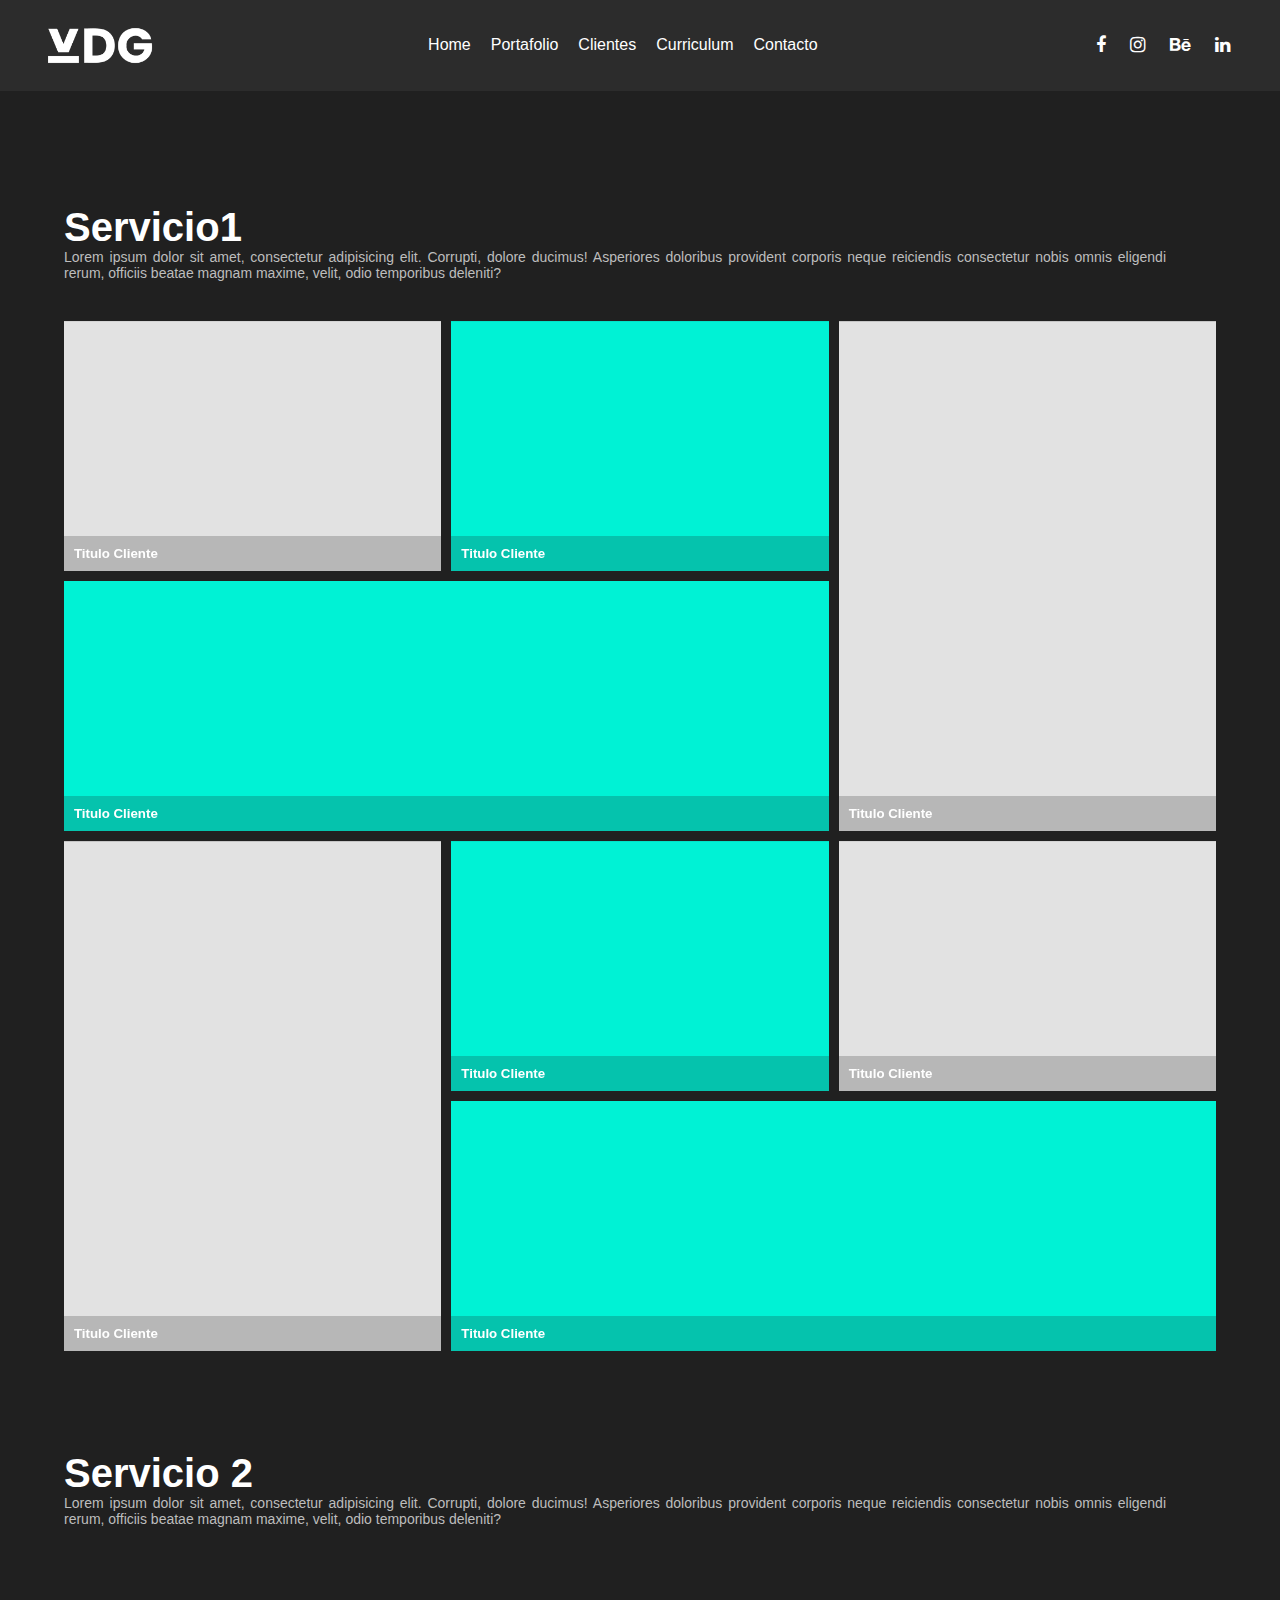
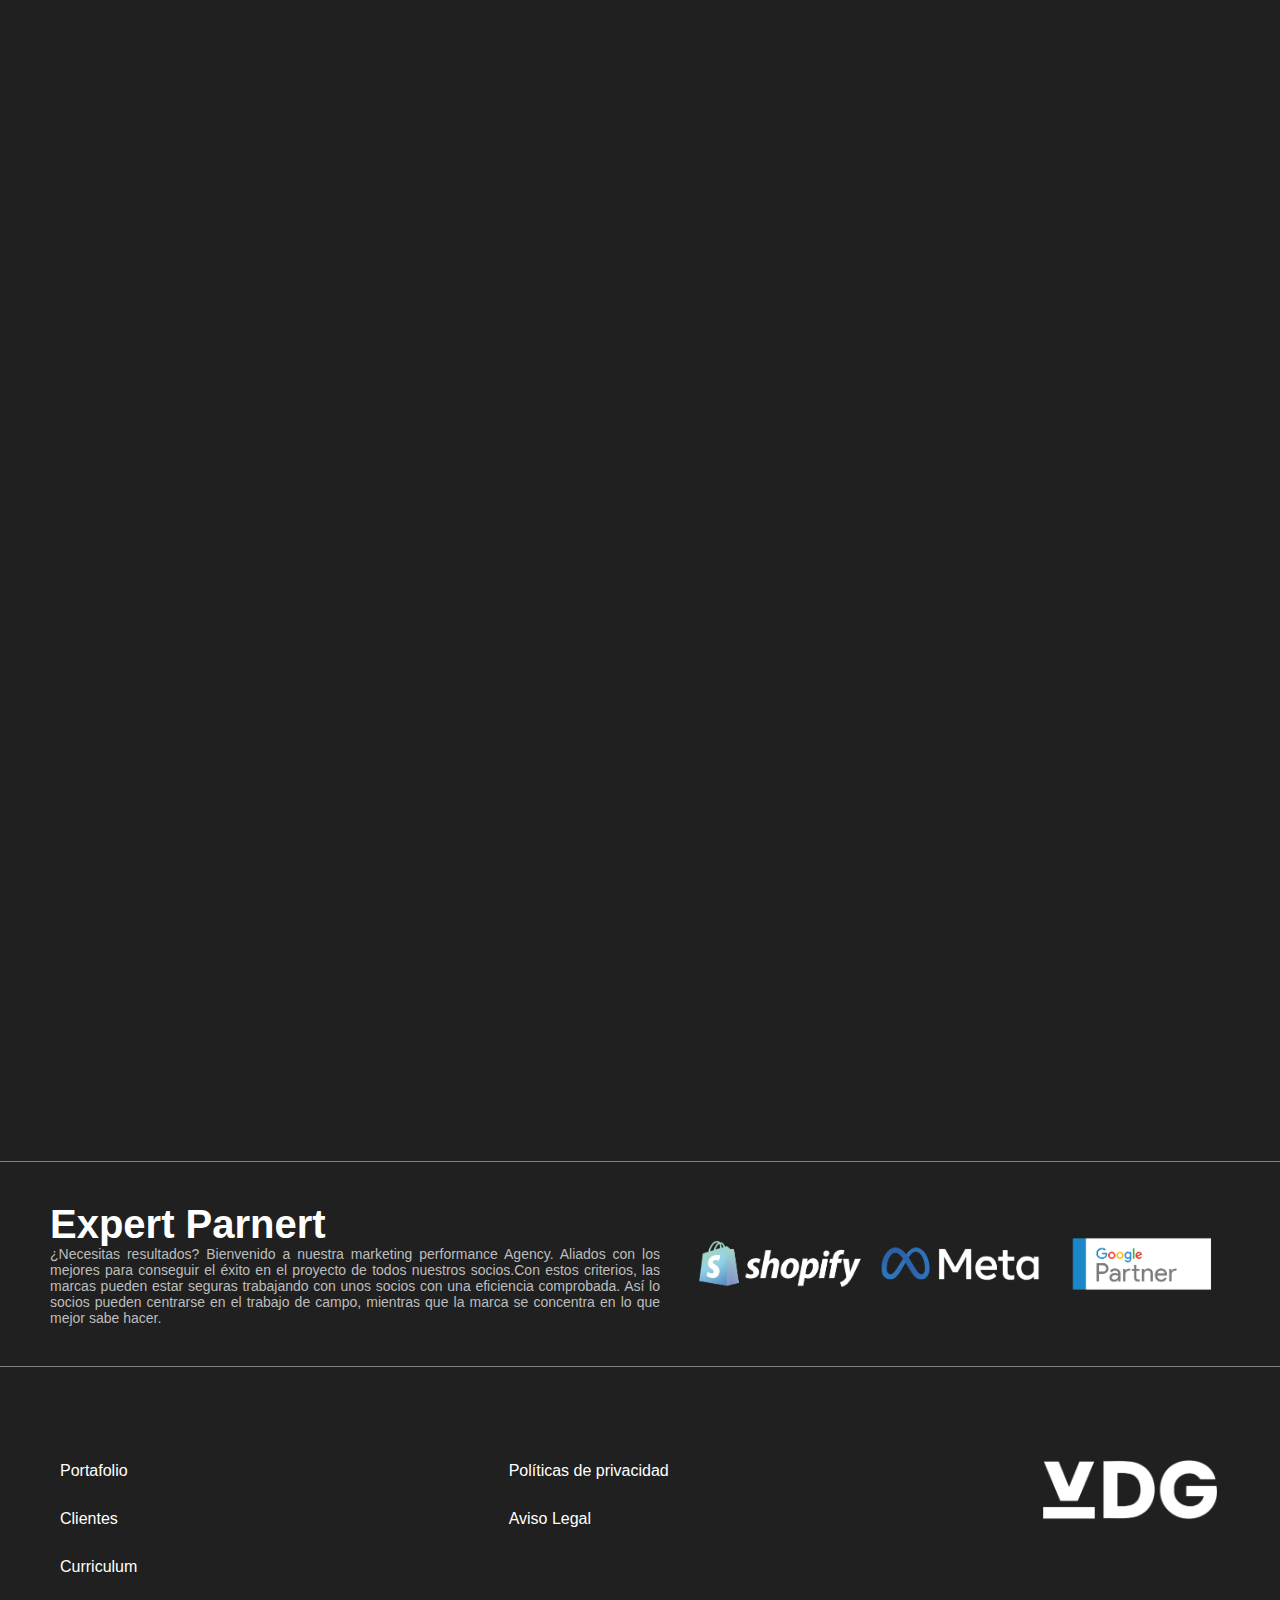
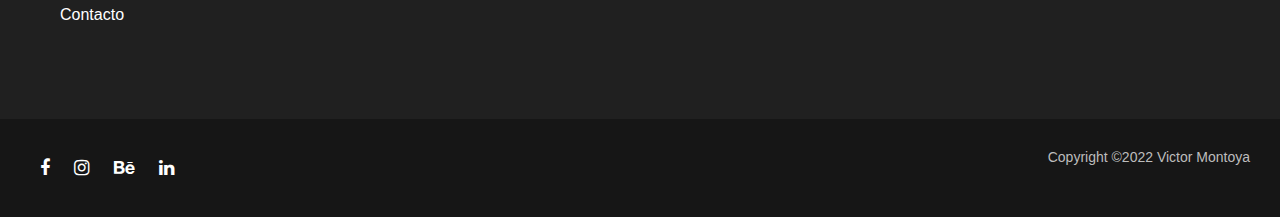
==== commit 2005b11e: "carga" ====
--- a/page/clientes.html
+++ b/page/clientes.html
@@ -33,16 +33,16 @@
             </ul>
 		</nav>
 		<div class="topRedes">
-			<a href="https://www.facebook.com/profile.php?id=100008242691843">
+			<a target="_blank" href="https://www.facebook.com/profile.php?id=100008242691843">
 				<i class="fa fa-facebook"></i>
             </a>
-			<a href="https://www.instagram.com/disvictormontoya/?hl=es-la">
+			<a target="_blank" href="https://www.instagram.com/disvictormontoya/?hl=es-la">
 				<i class="fa fa-instagram"></i>
 			</a>
-			<a href="https://www.behance.net/disvictormc270">
+			<a target="_blank" href="https://www.behance.net/disvictormc270">
 				<i class="fa fa-behance"></i>
 			</a>
-            <a href="https://www.linkedin.com/in/victor-montoya-989817bb/">
+            <a target="_blank" href="https://www.linkedin.com/in/victor-montoya-989817bb/">
 				<i class="fa fa-linkedin"></i>
             </a>
 		</div>
@@ -146,7 +146,7 @@
         <section class="parnert">
             <div class="textParnert">
                 <h2>Expert Parnert</h2>
-                <p>Lorem ipsum dolor sit amet consectetur adipisicing elit. Iste, debitis. Laboriosam, sed modi? Quis dolore enim laborum magnam quod, fugiat, dolorem assumenda voluptates at modi quasi, vel quidem labore illo.</p>
+                <p>¿Necesitas resultados? Bienvenido a nuestra marketing performance Agency. Aliados con los mejores para conseguir el éxito en el proyecto de todos nuestros socios.Con estos criterios, las marcas pueden estar seguras trabajando con unos socios con una eficiencia comprobada. Así lo socios pueden centrarse en el trabajo de campo, mientras que la marca se concentra en lo que mejor sabe hacer.</p>
             </div>
             <article class="logos">
                 <div class="logo">
@@ -165,18 +165,30 @@
             <div class="columnMenus">
                 <nav class="menuFooter">
                     <ul>
-                        <li><a href="portafolio.html">Portafolio</a></li>
-                        <li><a href="#">Clientes</a></li>  
-                        <li><a href="curriculum.html">Curriculum</a></li>
-                        <li><a href="contact.html">Contacto</a></li>
+                        <li>
+                            <a href="portafolio.html">Portafolio</a>
+                        </li>
+                        <li>
+                            <a href="#">Clientes</a>
+                        </li>  
+                        <li>
+                            <a href="curriculum.html">Curriculum</a>
+                        </li>
+                        <li>
+                            <a href="contact.html">Contacto</a>
+                        </li>
                     </ul>
                 </nav>
             </div>
             <div class="columnMenus">
                 <nav class="menuFooter1">
                     <ul>
-                        <li><a href="#">Políticas de privacidad</a></li>
-                        <li><a href="#">Aviso Legal</a></li>  
+                        <li>
+                            <a href="#">Políticas de privacidad</a>
+                        </li>
+                        <li>
+                            <a href="#">Aviso Legal</a>
+                        </li>  
                     </ul>
                 </nav>
             </div>
@@ -189,16 +201,16 @@
         <!-- copy -->
         <section class="copyRights">
             <div class="footerRedes">
-				<a href="https://www.facebook.com/profile.php?id=100008242691843">
+				<a target="_blank" href="https://www.facebook.com/profile.php?id=100008242691843">
 					<i class="fa fa-facebook"></i>
                 </a>
-				<a href="https://www.instagram.com/disvictormontoya/?hl=es-la">
+				<a target="_blank" href="https://www.instagram.com/disvictormontoya/?hl=es-la">
 					<i class="fa fa-instagram"></i>
 				</a>
-				<a href="https://www.behance.net/disvictormc270">
+				<a target="_blank" href="https://www.behance.net/disvictormc270">
 					<i class="fa fa-behance"></i>
 				</a>
-                <a href="https://www.linkedin.com/in/victor-montoya-989817bb/">
+                <a target="_blank" href="https://www.linkedin.com/in/victor-montoya-989817bb/">
 					<i class="fa fa-linkedin"></i>
 				</a>
 			</div>
--- a/css/style.css
+++ b/css/style.css
@@ -1,3 +1,4 @@
+/*Construccion*/
 * {
   margin: 0px;
   padding: 0px;
@@ -61,24 +62,25 @@
   text-shadow: 0 0 30px rgba(255, 255, 255, 0.5019607843);
 }
 
+/*Mixen*/
 .button1 {
-  background-color: #67d4ff;
   border: #67d4ff 1px solid;
   padding: 10px;
   font-size: 18px;
   cursor: pointer;
   transition: 0.3s ease;
+  background-color: #67d4ff;
 }
 .button1 a {
   padding: 25px 30px 25px 30px;
 }
 .button1:hover {
-  background-color: rgba(103, 212, 255, 0);
   border: #67d4ff 1px solid;
   padding: 10px;
   font-size: 18px;
   cursor: pointer;
   transition: 0.3s ease;
+  background-color: rgba(103, 212, 255, 0);
 }
 
 .button2 {
@@ -87,15 +89,16 @@
   font-size: 18px;
   cursor: pointer;
   transition: 0.3s ease;
+  background-color: rgba(103, 212, 255, 0);
   margin-left: 60px;
 }
 .button2:hover {
-  background-color: #67d4ff;
   border: #67d4ff 1px solid;
   padding: 10px;
   font-size: 18px;
   cursor: pointer;
   transition: 0.3s ease;
+  background-color: #67d4ff;
 }
 .button2 a {
   padding: 25px 30px 25px 30px;
@@ -120,6 +123,7 @@
   display: flex;
 }
 
+/*Construccion*/
 .main {
   display: grid;
   grid-template-areas: "videoPortada " "servicios";
@@ -158,13 +162,21 @@
   padding: 0px 30px 30px;
   text-align: end;
 }
-
-/*Construccion*/
+.servicios .columnServTitle .columnText h2 {
+  text-align: end;
+  margin-bottom: 20px;
+}
+
+/*Clases placeholder*/
+.mainServicio .servics, .mainServicio {
+  display: grid;
+  grid-template-rows: auto auto;
+}
+
+/*Construccion   @extend*/
 .mainServicio {
-  display: grid;
   grid-template-areas: "videoPortada " "servicios";
   grid-template-columns: 1fr;
-  grid-template-rows: auto auto;
   padding: 50px;
   margin-top: 50px;
   margin-bottom: 100px;
@@ -177,10 +189,8 @@
   grid-area: servicios;
 }
 .mainServicio .servics {
-  display: grid;
   grid-template-columns: 1fr 1fr;
   grid-area: "servicsTextI servicsImg" "servicsImg servicsText1";
-  grid-template-rows: auto auto;
 }
 .mainServicio .servics .servicsTextI {
   margin-right: 100px;
@@ -227,7 +237,13 @@
   grid-column-start: span 2;
 }
 
-/*aplicar operaciones y constantes */
+/*Clases placeholder*/
+.mainCurriculum .tecnologias .bannerGaleria img, .mainCurriculum .datosPhoto img {
+  width: 100%;
+  -o-object-fit: cover;
+  object-fit: cover;
+}
+
 /*Construccion*/
 .mainCurriculum {
   display: grid;
@@ -249,10 +265,7 @@
 .mainCurriculum .datosPhoto img {
   justify-content: center;
   padding-left: 30%;
-  width: 100%;
   height: auto;
-  -o-object-fit: cover;
-  object-fit: cover;
 }
 .mainCurriculum .tecnologias {
   grid-area: tecnologias;
@@ -267,15 +280,12 @@
   grid-area: bannerGaleria;
   display: grid;
   grid-template-columns: repeat(8, 1fr);
-  grid-gap: 25px;
+  grid-gap: 20px;
   grid-auto-rows: 150px;
-  margin-top: 25px;
+  margin-top: 20px;
 }
 .mainCurriculum .tecnologias .bannerGaleria img {
-  width: 100%;
-  height: 100%;
-  -o-object-fit: cover;
-  object-fit: cover;
+  height: auto;
 }
 .mainCurriculum .expericiaProyec {
   grid-area: expericiaProyec;
@@ -284,28 +294,14 @@
   grid-area: expericiaProyec1;
 }
 
-/*Construccion*/
-.mainContacto {
-  display: grid;
-  grid-template-columns: 1fr;
-  grid-template-areas: "titleContact" "contact";
-  grid-template-rows: auto auto;
-  padding: 50px;
-  margin-top: 50px;
-  margin-bottom: 50px;
-}
-
-.contact {
-  grid-area: contact;
-  display: grid;
-  grid-template-columns: 1fr 1fr;
-  grid-template-areas: "formContact maps";
-  grid-template-rows: auto;
-  -moz-column-gap: 100px;
-  column-gap: 100px;
-  margin: 50px 0 50px 0;
-}
-.contact .formContact .inputGroup input[type=text],
+/*Clases placeholder*/
+.contact .formContact .inputGroup option, .contact .formContact .inputGroup label {
+  font-size: 14px;
+  color: white;
+  display: block;
+}
+
+.contact .formContact input[type=submit], .contact .formContact .inputGroup input[type=text],
 .contact .formContact .inputGroup input[type=email],
 .contact .formContact .inputGroup input[type=tel],
 .contact .formContact .inputGroup select[type=selec],
@@ -313,6 +309,34 @@
   font-family: "Poppins", sans-serif;
   font-size: 16px;
   color: white;
+}
+
+/*Construccion*/
+.mainContacto {
+  display: grid;
+  grid-template-columns: 1fr;
+  grid-template-areas: "titleContact" "contact";
+  grid-template-rows: auto auto;
+  padding: 50px;
+  margin-top: 50px;
+  margin-bottom: 50px;
+}
+
+.contact {
+  grid-area: contact;
+  display: grid;
+  grid-template-columns: 1fr 1fr;
+  grid-template-areas: "formContact maps";
+  grid-template-rows: auto;
+  -moz-column-gap: 100px;
+  column-gap: 100px;
+  margin: 50px 0 50px 0;
+}
+.contact .formContact .inputGroup input[type=text],
+.contact .formContact .inputGroup input[type=email],
+.contact .formContact .inputGroup input[type=tel],
+.contact .formContact .inputGroup select[type=selec],
+.contact .formContact .inputGroup textarea {
   width: 100%;
   outline: none;
   padding: 10px 10px 10px 10px;
@@ -322,24 +346,15 @@
   background-color: #181818;
 }
 .contact .formContact .inputGroup label {
-  font-size: 14px;
   font-weight: 600;
-  color: white;
-  display: block;
   margin-bottom: 5px;
 }
 .contact .formContact .inputGroup option {
-  font-size: 14px;
-  color: white;
-  display: block;
   margin-bottom: 5px;
   border-radius: 0px;
 }
 .contact .formContact input[type=submit] {
   background: rgba(103, 212, 255, 0);
-  font-family: "Poppins", sans-serif;
-  font-size: 16px;
-  color: white;
   border-radius: 1px;
   border: 2px solid white;
   cursor: pointer;
@@ -353,78 +368,83 @@
   font-weight: 600;
 }
 
-.mainPortafolio {
+/*Clases placeholder   @extend*/
+.mainPortafolio .cliente, .mainPortafolio {
   display: grid;
   grid-template-columns: repeat(2, 1fr);
-  grid-template-areas: "videoPortada videoPortada" "textColunm textColunm1" "cliente cliente" "cliente1 cliente1";
   grid-template-rows: auto;
-  margin-bottom: 100px;
-  grid-gap: 50px;
-}
-.mainPortafolio .videoPortada {
-  grid-area: videoPortada;
-}
-.mainPortafolio .textColunm {
-  grid-area: textColunm;
-  margin-left: 50px;
-}
-.mainPortafolio .textColunm1 {
-  grid-area: textColunm1;
-  margin-right: 50px;
-}
-.mainPortafolio .cliente {
-  grid-area: cliente;
-  display: grid;
-  grid-template-columns: repeat(2, 1fr);
-  grid-template-areas: "clienteText clienteImg" "clienteImg1 clienteText1";
-  grid-template-rows: auto;
-  grid-gap: 50px;
-  padding: 50px;
-}
-.mainPortafolio .cliente .clienteText {
-  grid-area: clienteText;
-  margin-top: 150px;
-}
-.mainPortafolio .cliente .clienteImg {
-  grid-area: clienteImg;
-  display: grid;
-  grid-template-columns: repeat(2, 1fr);
-  grid-gap: 10px;
-}
-.mainPortafolio .cliente .clienteImg img {
+}
+
+.mainPortafolio .cliente .clienteImg1 .clienteItem1 img, .mainPortafolio .cliente .clienteText1 img, .mainPortafolio .cliente .clienteImg img {
   width: 100%;
   height: 100%;
   -o-object-fit: cover;
   object-fit: cover;
 }
-.mainPortafolio .cliente .clienteItem:nth-child(1) {
+
+.mainPortafolio .cliente .clienteImg1, .mainPortafolio .cliente .clienteImg {
+  display: grid;
+  grid-template-columns: repeat(2, 1fr);
+  grid-gap: 10px;
+}
+
+/*Construccion*/
+.mainPortafolio {
+  grid-template-areas: "videoPortada videoPortada" "textColunm textColunm1" "cliente cliente" "cliente1 cliente1";
+  margin-bottom: 100px;
+  grid-gap: 50px;
+}
+.mainPortafolio .videoPortada {
+  grid-area: videoPortada;
+}
+.mainPortafolio .textColunm {
+  grid-area: textColunm;
+  margin-left: 50px;
+}
+.mainPortafolio .textColunm1 {
+  grid-area: textColunm1;
+  margin-right: 50px;
+}
+.mainPortafolio .cliente {
+  grid-area: cliente;
+  grid-template-areas: "clienteText clienteImg" "clienteImg1 clienteText1";
+  grid-gap: 50px;
+  padding: 50px;
+}
+.mainPortafolio .cliente .clienteText {
+  grid-area: clienteText;
+  margin-top: 150px;
+}
+.mainPortafolio .cliente .clienteImg {
+  grid-area: clienteImg;
+}
+.mainPortafolio .cliente .clienteItem:nth-child(2) {
   grid-row-start: span 2;
 }
 .mainPortafolio .cliente .clienteImg1 {
   grid-area: clienteImg1;
-  display: grid;
-  grid-template-columns: repeat(2, 1fr);
-  grid-gap: 10px;
 }
 .mainPortafolio .cliente .clienteText1 {
   grid-area: clienteText1;
   text-align: end;
   margin-top: 150px;
 }
-.mainPortafolio .cliente .clienteText1 img {
-  width: 100%;
-  height: 100%;
-  -o-object-fit: cover;
-  object-fit: cover;
-}
-.mainPortafolio .cliente .clienteItem1:nth-child(2) {
+.mainPortafolio .cliente .clienteItem1:nth-child(1) {
   grid-row-start: span 2;
-  grid-template-columns: repeat(2, 1fr);
 }
 .mainPortafolio .cliente1 {
   grid-area: cliente1;
 }
 
+/*Clases placeholder   @extend*/
+.copyRights, .navFooter, .parnert {
+  display: grid;
+  grid-template-columns: auto;
+  grid-template-rows: auto;
+  justify-content: space-between;
+}
+
+/*Construccion*/
 footer {
   display: grid;
   grid-template-columns: 100%;
@@ -434,16 +454,12 @@
 
 .parnert {
   grid-area: parnert;
-  display: grid;
-  grid-template-columns: auto;
   grid-template-areas: "textParnert logos";
-  grid-template-rows: auto;
   align-items: center;
   -moz-column-gap: 100px;
   column-gap: 100px;
   padding: 40px 50px 40px 50px;
   border-top: grey solid 1px;
-  justify-content: space-between;
 }
 .parnert .logos {
   display: flex;
@@ -454,11 +470,7 @@
 
 .navFooter {
   grid-area: navFooter;
-  display: grid;
-  grid-template-columns: auto;
   grid-template-areas: "columnMenus columnMenus columnLogo";
-  grid-template-rows: auto;
-  justify-content: space-between;
   padding: 80px 50px 80px 50px;
   border-top: grey solid 1px;
 }
@@ -473,11 +485,7 @@
 .copyRights {
   grid-area: copyRights;
   background-color: rgba(0, 0, 0, 0.3019607843);
-  display: grid;
-  grid-template-columns: auto;
   grid-template-areas: "footerRedes footerCopy";
-  grid-template-rows: auto;
-  justify-content: space-between;
   padding: 30px;
 }
 
@@ -501,4 +509,301 @@
 
 footer {
   grid-area: footer;
+}
+
+/* Media Queries */
+@media screen and (max-width: 1500px) {
+  h3 {
+    padding: 5px 30px;
+  }
+  .mainCurriculum h3 {
+    padding: 0px 0px;
+  }
+  h2 {
+    font-size: 40px;
+    line-height: 44px;
+  }
+  .columnServ p {
+    padding: 0 30px 5px;
+    font-size: 12px;
+  }
+  .servicios {
+    column-gap: 30px;
+    padding: 5%;
+    grid-template-columns: 1fr 1fr;
+    grid-template-areas: "columnServTitle columnServTitle" "columnServ columnServ";
+  }
+  .columnServTitle {
+    grid-area: columnServTitle;
+    margin-bottom: 40px;
+  }
+  .parnert {
+    column-gap: 30px;
+  }
+  .mainServicio {
+    padding: 5%;
+  }
+  .mainServicio .servics {
+    grid-template-columns: 1fr;
+    grid-area: "servicsTextI" "servicsImg" "servicsTextI1" "servicsImg";
+    grid-template-rows: auto auto auto auto;
+  }
+  .mainServicio .servics .servicsTextI {
+    margin-right: 50px;
+    margin-top: 0;
+    margin-bottom: 40px;
+  }
+  .mainServicio .servics .datosPhoto img {
+    padding-left: 10%;
+  }
+  .mainServicio .servics .datosPhoto img {
+    padding-left: 10%;
+  }
+}
+@media screen and (max-width: 1150px) {
+  .cliente {
+    grid-template-columns: 1fr;
+    grid-template-areas: "clienteText" "clienteImg" "clienteText1" "clienteImg1";
+    padding: 0 50px 0 50px;
+  }
+  .clienteText {
+    margin-top: 0px;
+  }
+  .clienteText1 {
+    margin-top: 0px;
+  }
+  .tecnologias .bannerGaleria {
+    grid-template-columns: repeat(4, 1fr);
+  }
+  .mainCurriculum p {
+    font-size: 13px;
+  }
+  .mainCurriculum {
+    padding: 5%;
+  }
+  .mainCurriculum .tecnologias .bannerGaleria {
+    grid-template-columns: repeat(4, 1fr);
+    grid-auto-rows: auto;
+  }
+}
+@media screen and (max-width: 910px) {
+  .topRedes {
+    display: none;
+  }
+  header {
+    display: grid;
+    grid-template-areas: "logo menuPrincipal";
+  }
+  h1 {
+    font-size: 55px;
+    line-height: 54px;
+  }
+  .parnert {
+    grid-template-columns: 1fr;
+    grid-template-areas: "textParnert" "logos";
+  }
+  .textParnert {
+    grid-area: textParnert;
+    margin-bottom: 20px;
+  }
+  .logos {
+    justify-content: space-between;
+  }
+  .columnLogo {
+    max-width: 160px;
+  }
+  .mainContacto {
+    padding: 5%;
+    margin-top: 0px;
+    margin-bottom: 0px;
+  }
+  .mainContacto .contact {
+    grid-template-columns: 1fr;
+    grid-template-areas: "formContact" "maps";
+    grid-template-rows: auto;
+    margin: 50px 0 50px 0;
+  }
+  .mainContacto .maps {
+    height: 400px;
+    margin-bottom: 20px;
+  }
+  .mainCurriculum {
+    grid-gap: 40px;
+  }
+  .mainCurriculum .mainPortafolio {
+    margin-bottom: 40px;
+  }
+  .mainCurriculum .datosPhoto img {
+    padding-left: 0;
+  }
+  .mainServicio .servics .servicsImg {
+    grid-auto-rows: 200px;
+  }
+  .mainPortafolio {
+    grid-template-columns: 1fr;
+    grid-template-rows: auto;
+    grid-template-areas: "videoPortada" "textColunm" "textColunm1" "cliente" "cliente1";
+  }
+  .mainPortafolio .textColunm {
+    margin-left: 0px;
+    padding: 0 5%;
+  }
+  .mainPortafolio .textColunm1 {
+    margin-right: 0px;
+    padding: 0 5%;
+  }
+  .mainPortafolio .cliente {
+    grid-template-columns: 1fr;
+    grid-template-areas: "clienteText" "clienteImg" "clienteText1" "clienteImg1";
+    padding: 0px 5%;
+    gap: 20px;
+  }
+  .mainPortafolio .cliente .clienteText {
+    margin-top: 0px;
+  }
+  .mainPortafolio .cliente .clienteText1 {
+    margin-top: 30px;
+  }
+}
+@media screen and (max-width: 740px) {
+  .videoPortada {
+    padding: 100px 5%;
+  }
+  .columnLogo {
+    display: none;
+  }
+  .menuFooter {
+    display: none;
+  }
+  .header, .navFooter, .copyRights {
+    grid-template-columns: 1fr;
+    grid-template-areas: "logo" "menuPrincipal" "columnMenus" "footerRedes" "footerCopy";
+  }
+  .logo {
+    grid-area: logo;
+    justify-self: center;
+  }
+  .menuPrincipal {
+    grid-area: menuPrincipal;
+    justify-self: center;
+  }
+  .footerRedes {
+    grid-area: footerRedes;
+    justify-self: center;
+  }
+  .footerCopy {
+    grid-area: footerCopy;
+    justify-self: center;
+  }
+  .navFooter {
+    grid-area: navFooter;
+    padding: 20px;
+  }
+  .columnMenus {
+    grid-area: columnMenus;
+    justify-self: center;
+  }
+  .columnMenus ul {
+    display: flex;
+  }
+  .columnMenus ul a {
+    padding: 14px;
+  }
+  .servicios {
+    grid-template-columns: 1fr;
+    grid-gap: 30px;
+    grid-template-areas: "columnServTitle" "columnServ" "columnServ";
+  }
+  .mainServicio {
+    margin-top: 40px;
+    margin-bottom: 40px;
+  }
+  .mainServicio .servics .servicsImg {
+    grid-auto-rows: 120px;
+    display: grid;
+    grid-template-columns: 1fr 1fr;
+    grid-gap: 10px;
+  }
+  .mainServicio .servics .servicsImg .galeriaItem h5 {
+    font-size: 10px;
+  }
+  .mainServicio .servics .servicsImg .galeriaItem:nth-child(1) {
+    grid-row-start: span 2;
+  }
+  .mainServicio .servics .servicsImg .galeriaItem:nth-child(4) {
+    grid-column-start: span 1;
+  }
+  .mainServicio .servics .servicsImg .galeriaItem:nth-child(5) {
+    grid-row-start: span 2;
+  }
+  .mainServicio .servics .servicsImg .galeriaItem:nth-child(8) {
+    grid-column-start: span 2;
+  }
+  .mainPortafolio {
+    grid-template-columns: 1fr;
+    grid-template-areas: "videoPortada" "textColunm" "textColunm1" "cliente" "cliente1";
+    grid-gap: 30px;
+  }
+  .textColunm {
+    margin-left: 0px;
+    padding: 0 50px 0 50px;
+  }
+  .textColunm1 {
+    margin-right: 0px;
+    padding: 0 50px 0 50px;
+    margin-bottom: 50px;
+  }
+  .mainCurriculum {
+    grid-template-columns: 1fr;
+    grid-template-areas: "datosPhoto" "datosText" "tecnologias" "expericiaProyec" "expericiaProyec1";
+    color: #E2E2E2;
+    margin-bottom: 50px;
+    margin-top: 50px;
+  }
+  .mainCurriculum .datosPhoto img {
+    padding-left: 0;
+  }
+  .mainCurriculum .tecnologias .bannerGaleria {
+    grid-gap: 10px;
+  }
+}
+@media screen and (max-width: 660px) {
+  .logo {
+    max-width: 90px;
+  }
+  .menuPrincipal li {
+    padding: 14px 6px 14px 6px;
+    font-size: 13px;
+  }
+  p {
+    font-size: 12px;
+  }
+  h1 {
+    font-size: 35px;
+    line-height: 38px;
+  }
+  h4 {
+    font-size: 19px;
+  }
+  .button1 {
+    font-size: 16px;
+  }
+  .button1 a {
+    padding: 0px 20px 0px 20px;
+  }
+  .button1:hover {
+    font-size: 16px;
+  }
+  .button2 {
+    font-size: 16px;
+  }
+  .button2 a {
+    padding: 0px 20px 0px 20px;
+  }
+  .button2:hover {
+    font-size: 16px;
+  }
+  .servics .servicsImg {
+    grid-auto-rows: 200px;
+  }
 }/*# sourceMappingURL=style.css.map */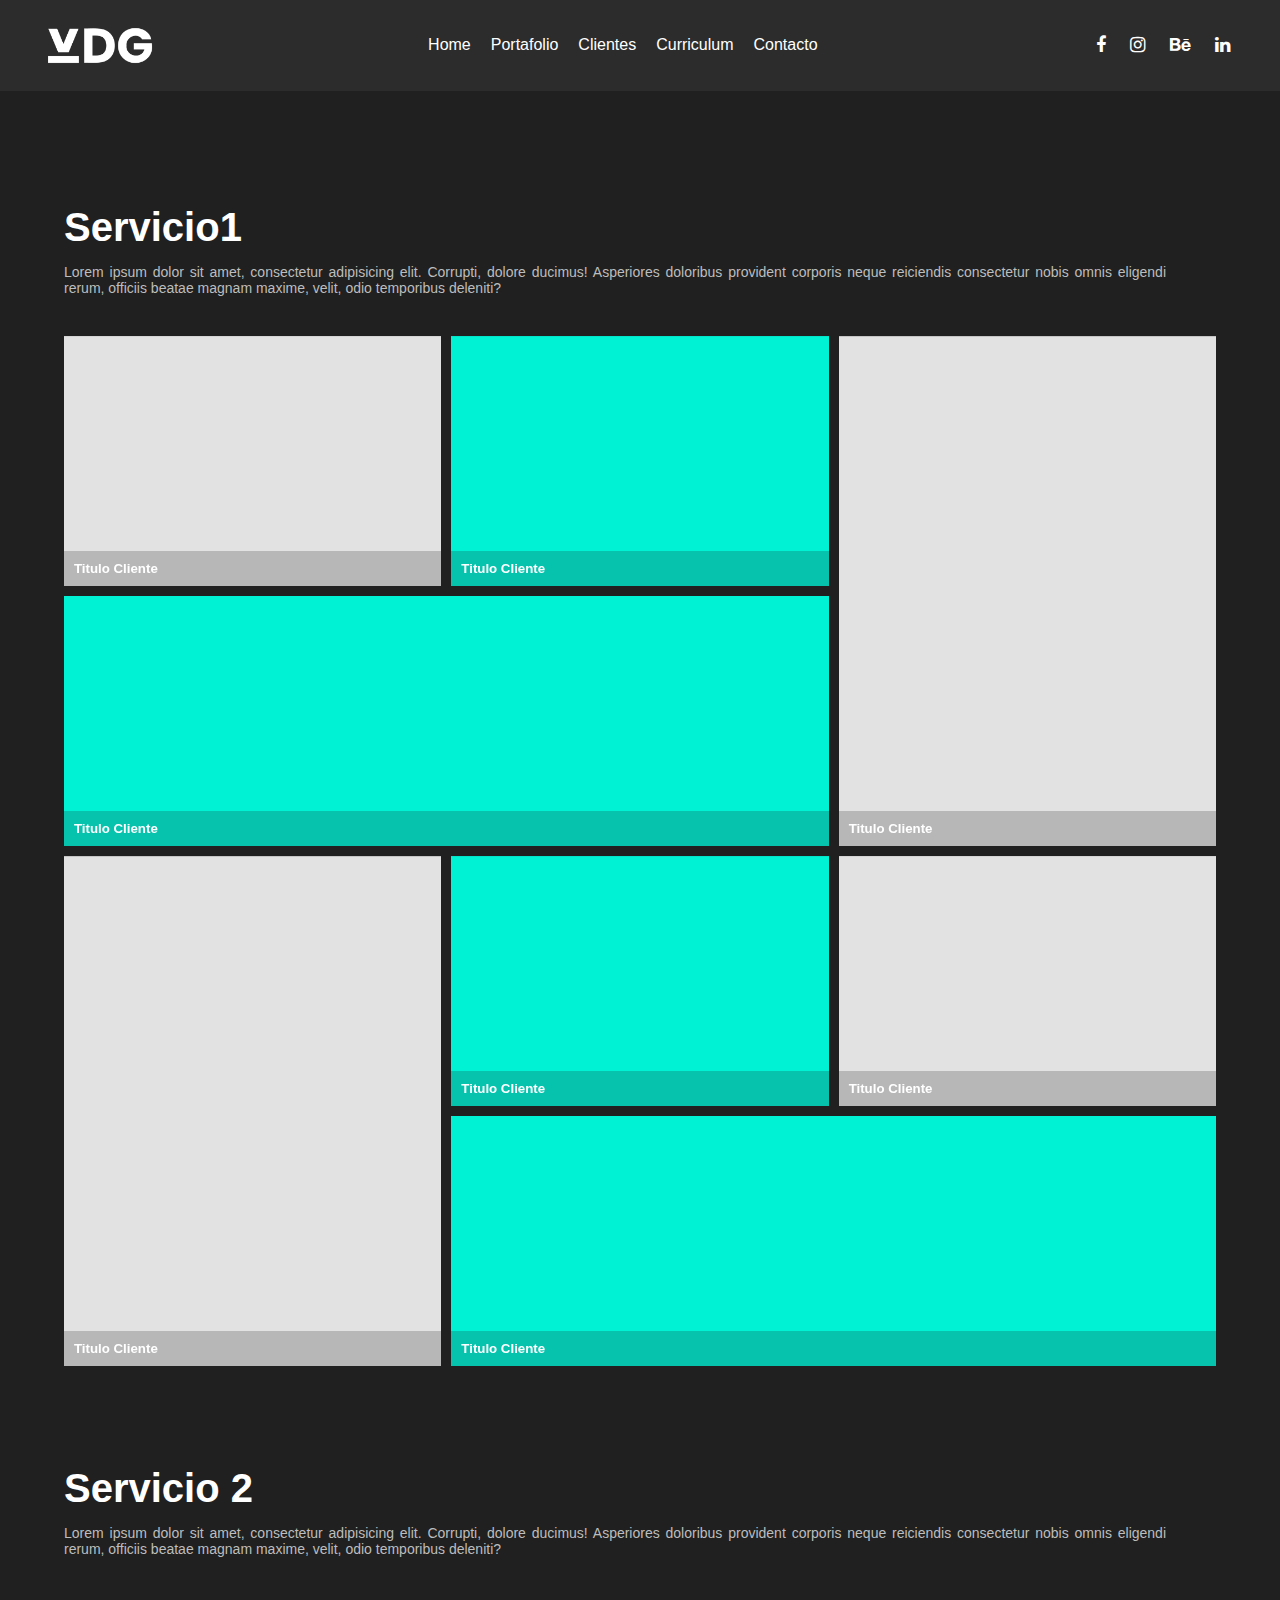
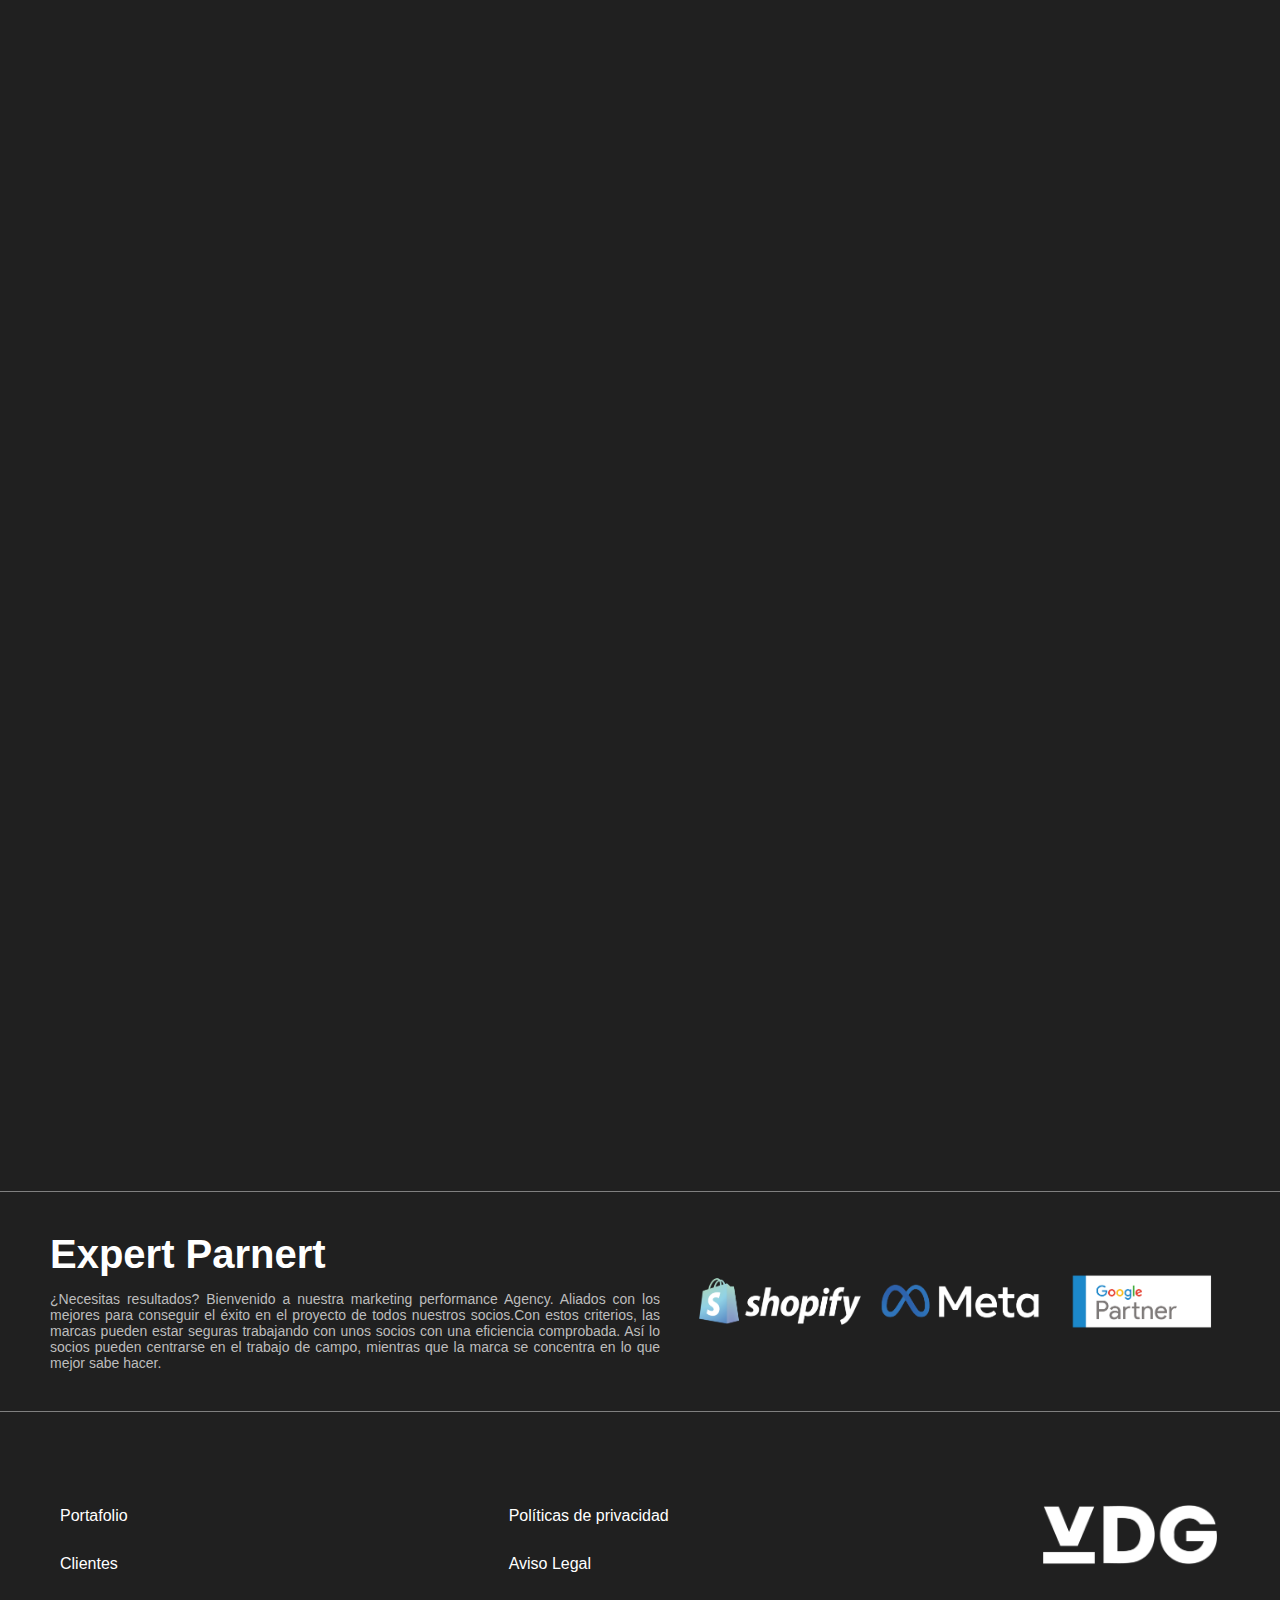
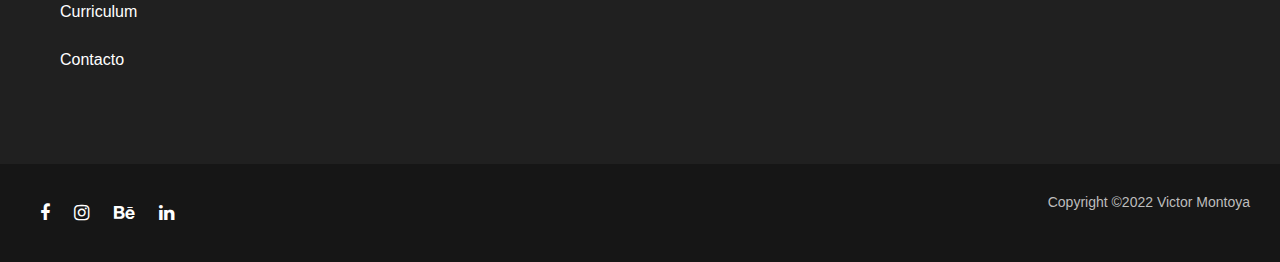
==== commit 21e8e674: "Update clientes.html" ====
--- a/page/clientes.html
+++ b/page/clientes.html
@@ -8,7 +8,7 @@
     <!-- Meta Description -->
     <meta name="description" content="Nos esforzamos en cada uno de nuestros proyectos, desarrollamos estrategias minuciosas para cada una de las marcas que llevamos. Nuestro enfuerzo se enfoca en que ellos tengan éxito.">
     <!-- Titulo de Page -->
-    <title>Diseño Grafico & Web |Victor Montoya ||Clientes </title>
+    <title>Diseño Grafico & Web ||Victor Montoya ||Clientes </title>
     <!-- Elementos de diseño -->
     <link rel="icon" href="../assets/img/icon_gris_victormontoya.ico">
     <link rel="stylesheet" href="../css/style.css"></li>
--- a/css/style.css
+++ b/css/style.css
@@ -24,6 +24,7 @@
   font-size: 60px;
   line-height: 68px;
   color: white;
+  margin-bottom: 15px;
 }
 
 h3 {
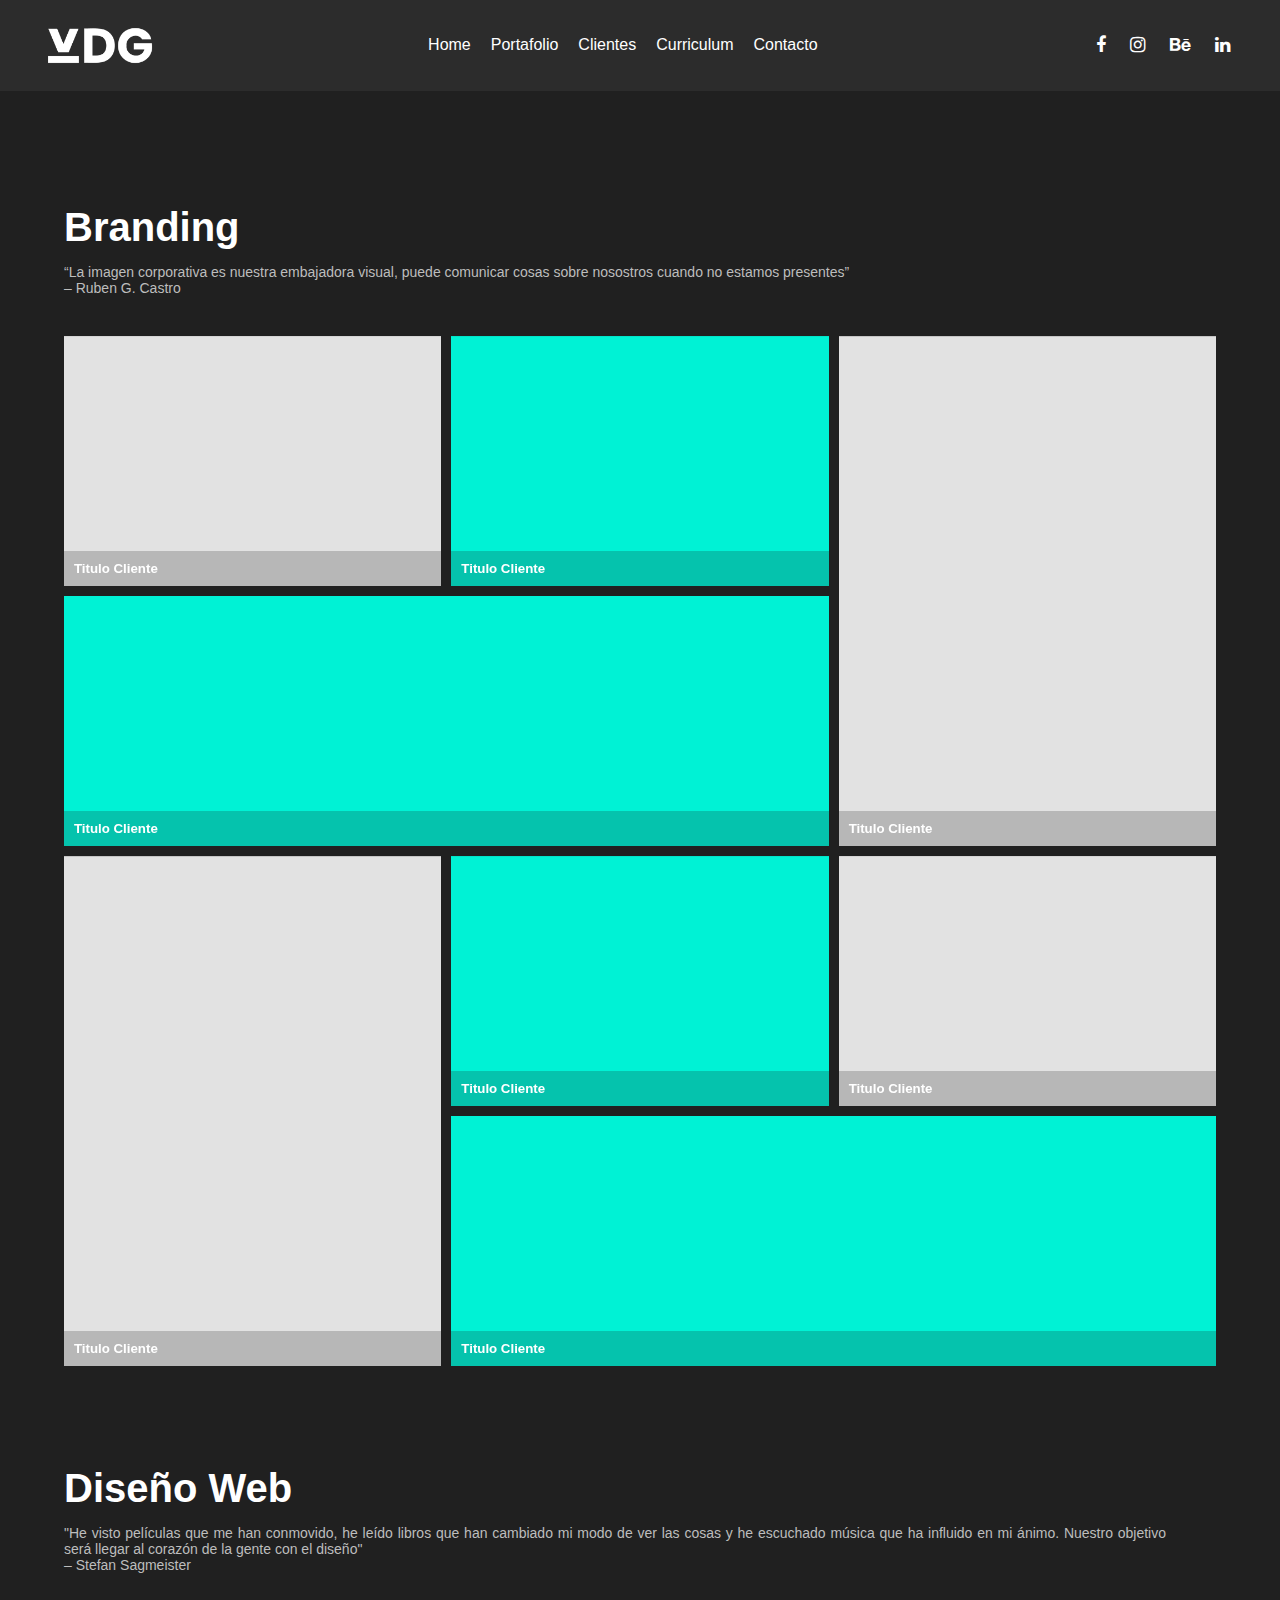
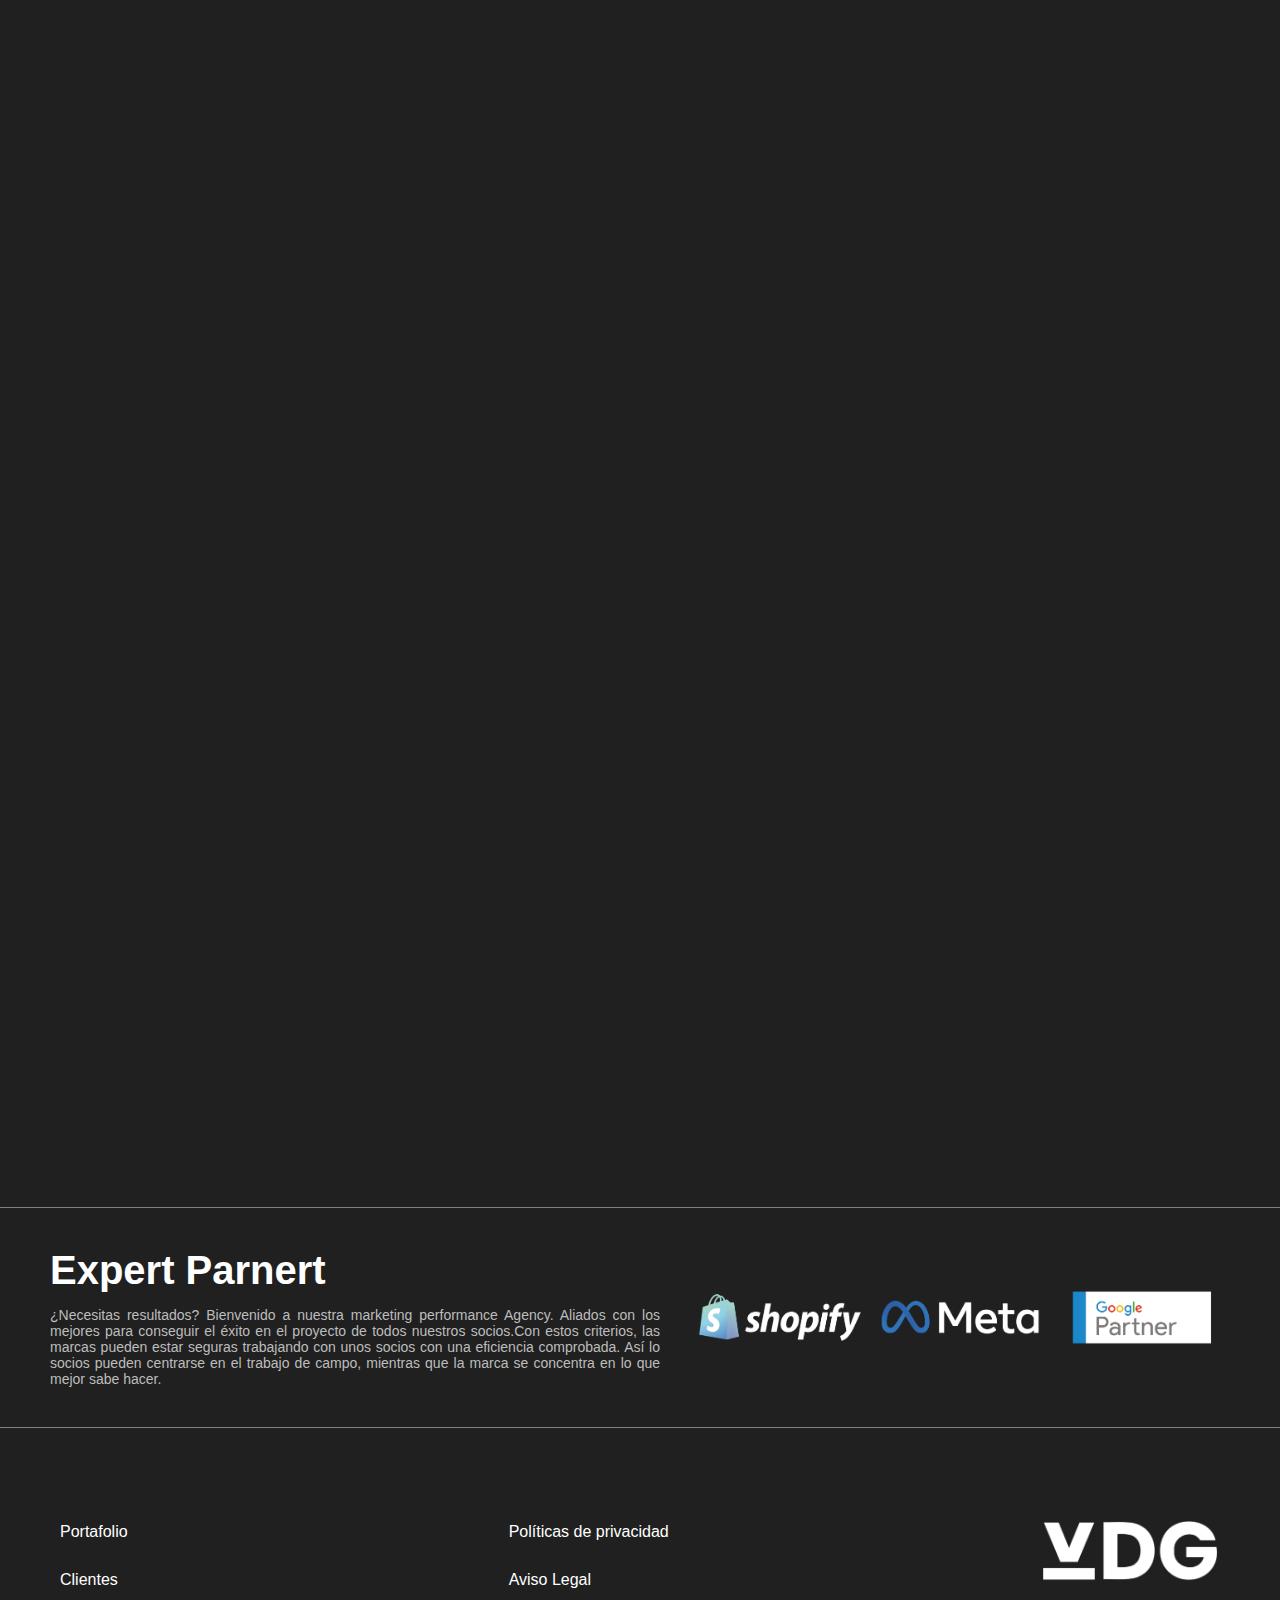
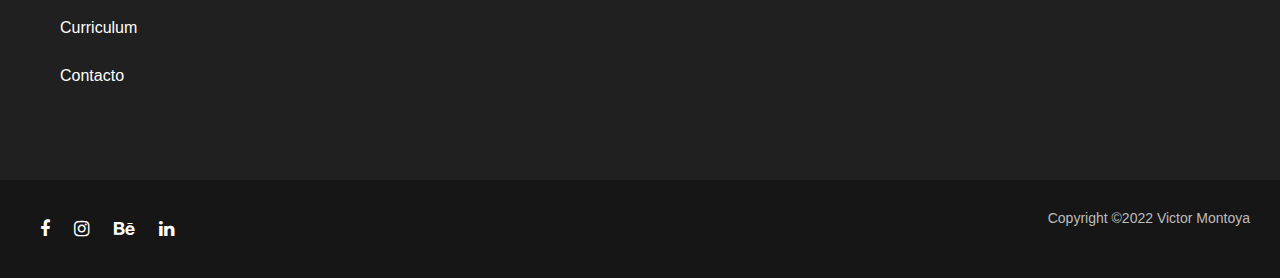
==== commit 76990e02: "cargar" ====
--- a/page/clientes.html
+++ b/page/clientes.html
@@ -54,9 +54,9 @@
             <!-- Servicios 1 -->
             <section class="servics">
                 <div class="servicsTextI">
-                    <h2>Servicio1</h2>
+                    <h2>Branding</h2>
                     <p>
-                        Lorem ipsum dolor sit amet, consectetur adipisicing elit. Corrupti, dolore ducimus! Asperiores doloribus provident corporis neque reiciendis consectetur nobis omnis eligendi rerum, officiis beatae magnam maxime, velit, odio temporibus deleniti?
+                        “La imagen corporativa es nuestra embajadora visual, puede comunicar cosas sobre nosostros cuando no estamos presentes” <br> – Ruben G. Castro
                     </p>
                 </div>
                 <div class="servicsImg" data-aos="fade-up" data-aos-easing="linear" data-aos-duration="1500">
@@ -97,9 +97,9 @@
             <!-- Servicios 2 -->
             <section class="servics">
                 <div class="servicsTextI">
-                    <h2>Servicio 2</h2>
+                    <h2>Diseño Web</h2>
                     <p>
-                        Lorem ipsum dolor sit amet, consectetur adipisicing elit. Corrupti, dolore ducimus! Asperiores doloribus provident corporis neque reiciendis consectetur nobis omnis eligendi rerum, officiis beatae magnam maxime, velit, odio temporibus deleniti?
+                        "He visto películas que me han conmovido, he leído libros que han cambiado mi modo de ver las cosas y he escuchado música que ha influido en mi ánimo. Nuestro objetivo será llegar al corazón de la gente con el diseño" <br> –  Stefan Sagmeister
                     </p>
                 </div>
                 <div class="servicsImg" data-aos="fade-up" data-aos-easing="linear" data-aos-duration="1500">
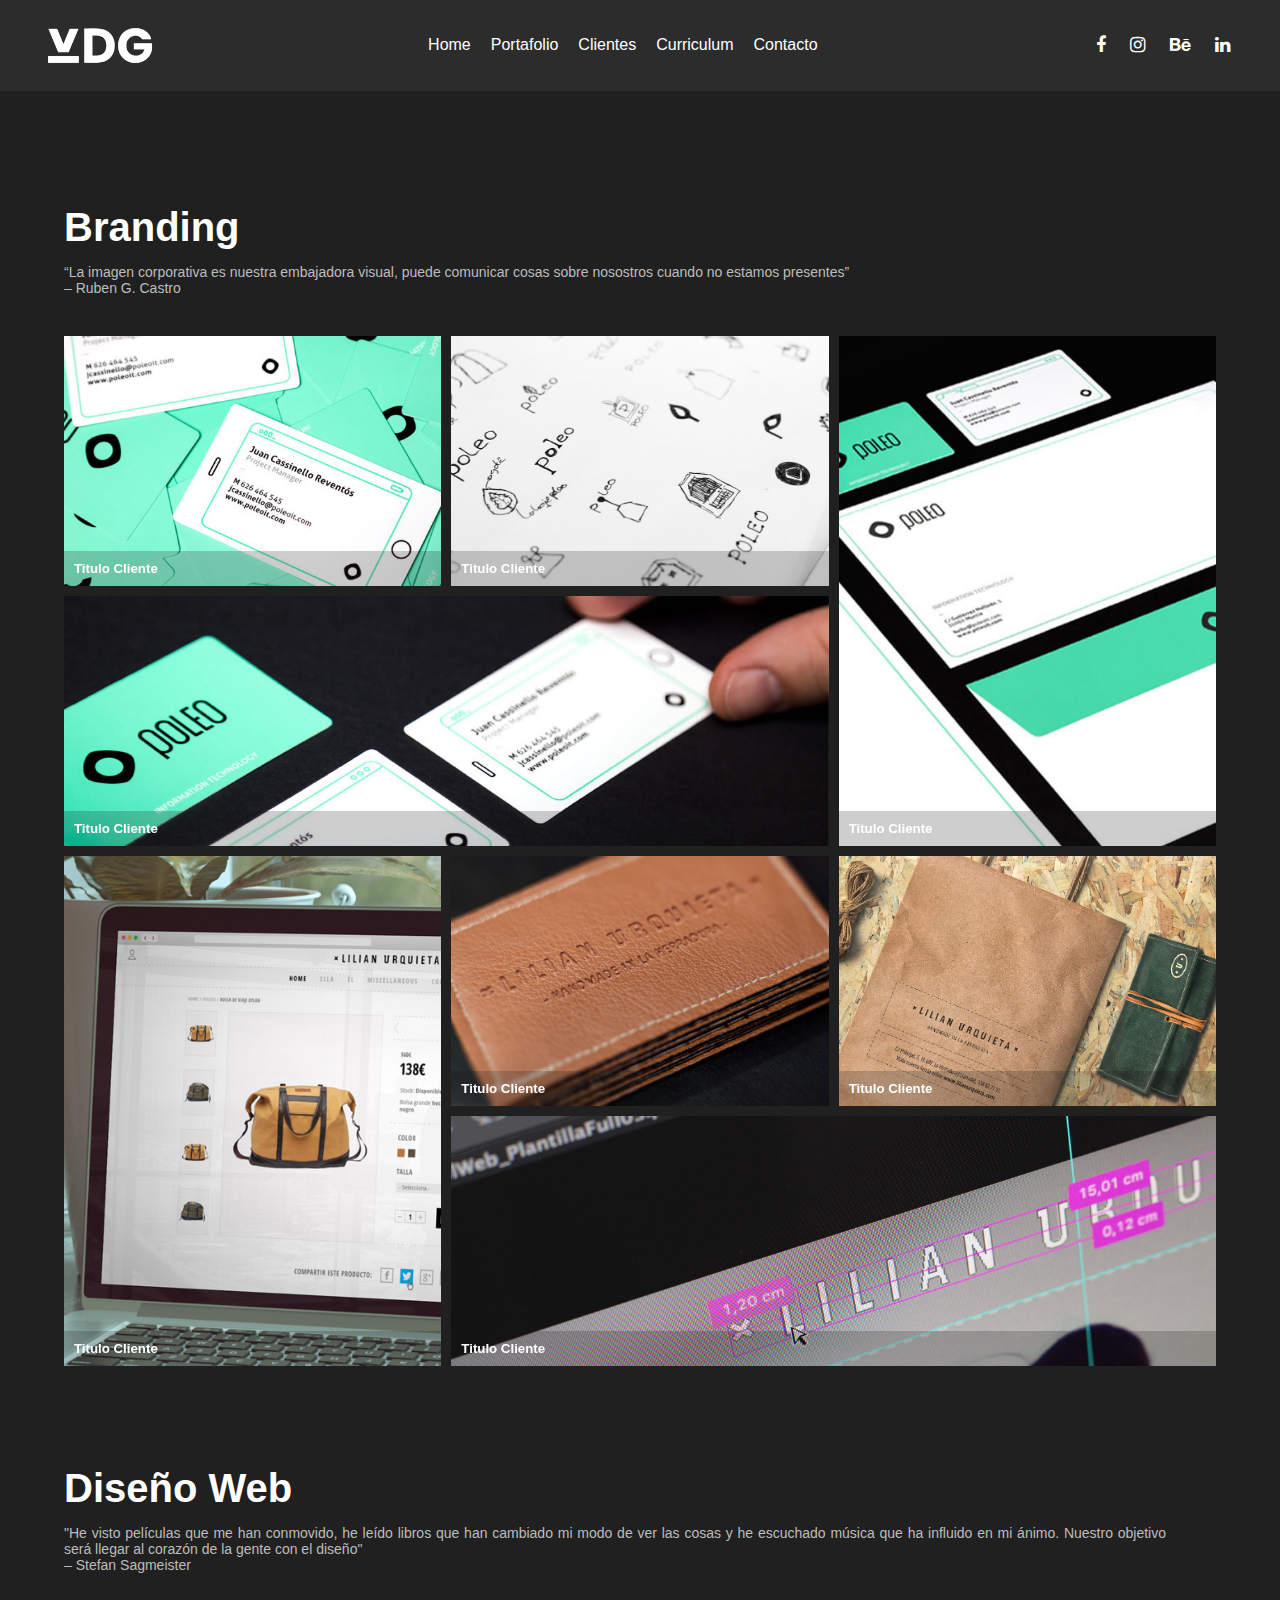
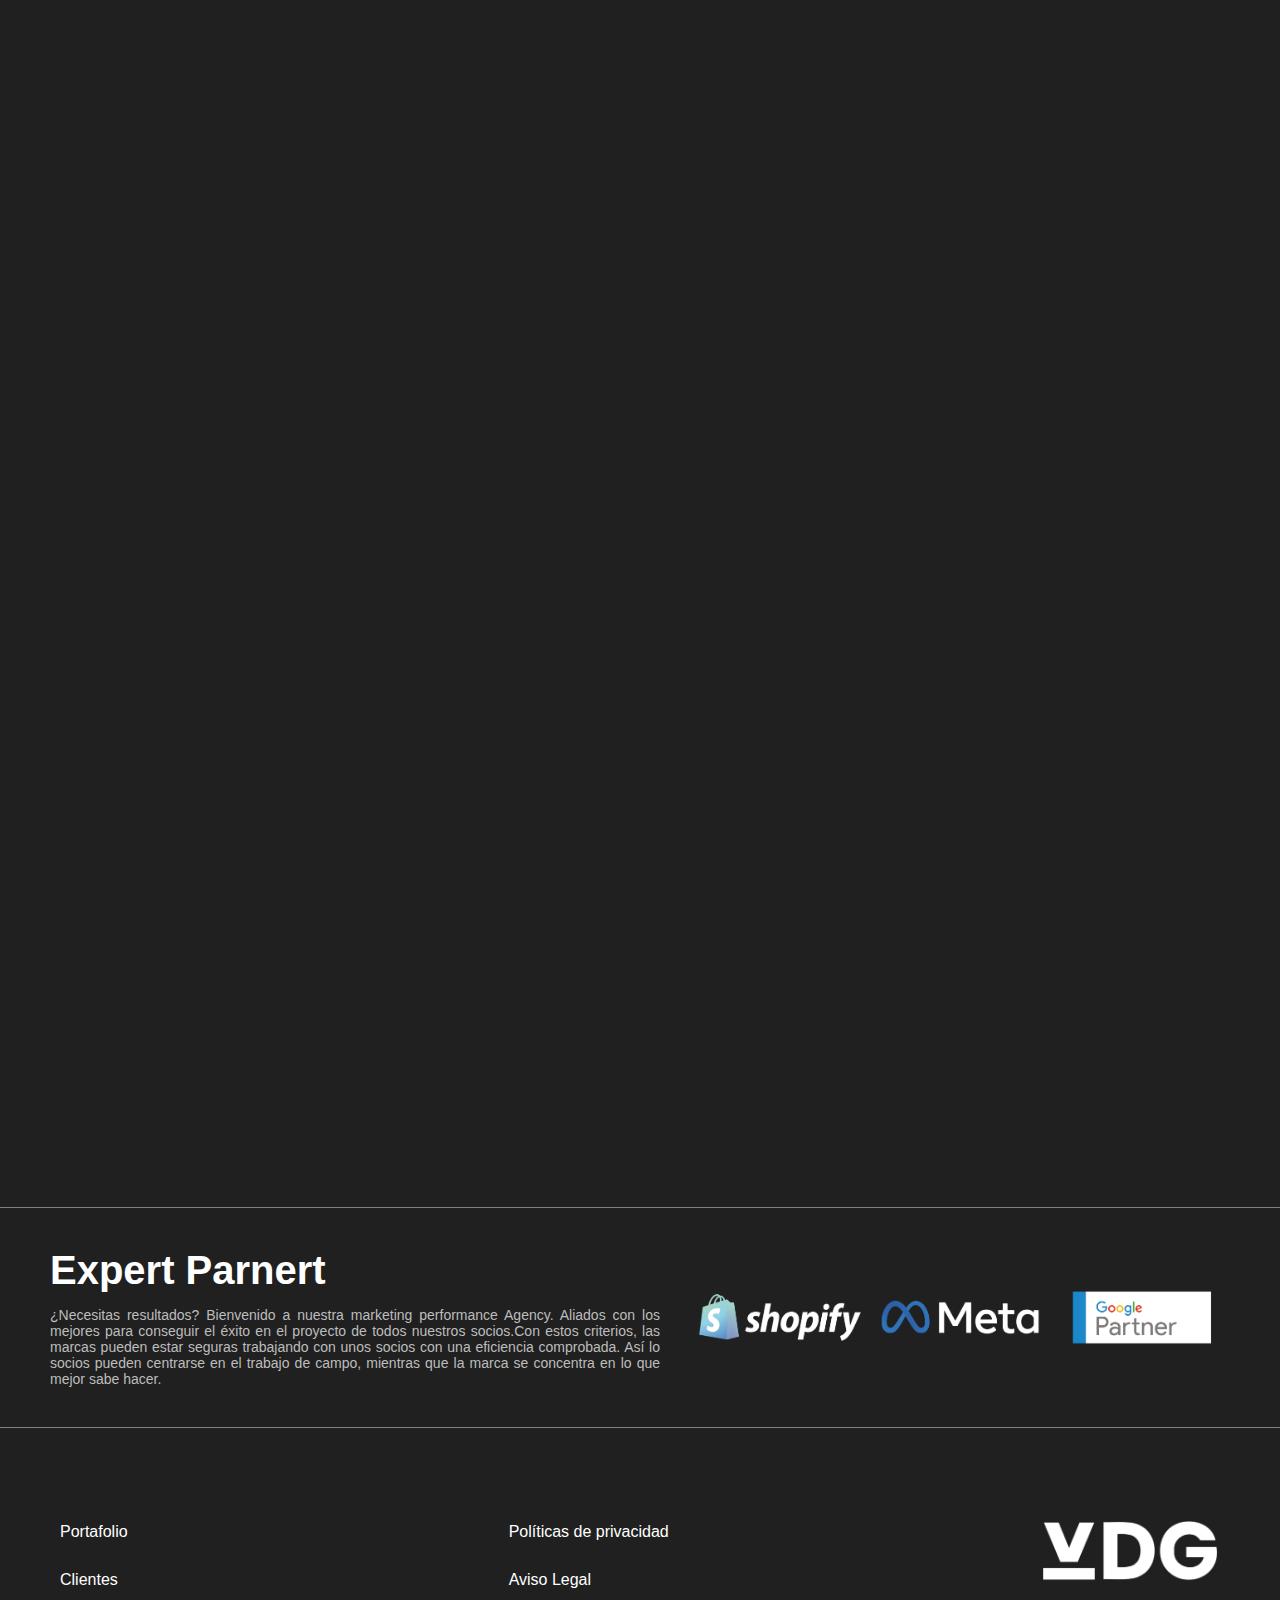
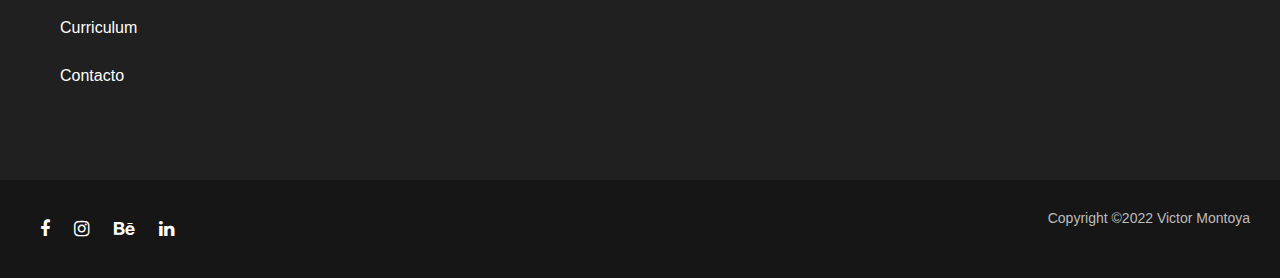
==== commit da2b90ae: "cargar" ====
--- a/page/clientes.html
+++ b/page/clientes.html
@@ -61,35 +61,35 @@
                 </div>
                 <div class="servicsImg" data-aos="fade-up" data-aos-easing="linear" data-aos-duration="1500">
                     <div class="galeriaItem">
-                        <img src="../assets/img/provicional.png" alt="">
-                        <h5>Titulo Cliente</h5>
-                    </div>
-                    <div class="galeriaItem">
-                        <img src="../assets/img/provicional1.png" alt="">
-                        <h5>Titulo Cliente</h5>
-                    </div>
-                    <div class="galeriaItem">
-                        <img src="../assets/img/provicional.png" alt="">
-                        <h5>Titulo Cliente</h5>
-                    </div>
-                    <div class="galeriaItem">
-                        <img src="../assets/img/provicional1.png" alt="">
-                        <h5>Titulo Cliente</h5>
-                    </div>
-                    <div class="galeriaItem">
-                        <img src="../assets/img/provicional.png" alt="">
-                        <h5>Titulo Cliente</h5>
-                    </div>
-                    <div class="galeriaItem">
-                        <img src="../assets/img/provicional1.png" alt="">
-                        <h5>Titulo Cliente</h5>
-                    </div>
-                    <div class="galeriaItem">
-                        <img src="../assets/img/provicional.png" alt="">
-                        <h5>Titulo Cliente</h5>
-                    </div>
-                    <div class="galeriaItem">
-                        <img src="../assets/img/provicional1.png" alt="">
+                        <img src="../assets/img/poleo-brand-proyecto-04.jpg" alt="">
+                        <h5>Titulo Cliente</h5>
+                    </div>
+                    <div class="galeriaItem">
+                        <img src="../assets/img/poleo-brand-makingof-02.jpg" alt="">
+                        <h5>Titulo Cliente</h5>
+                    </div>
+                    <div class="galeriaItem">
+                        <img src="../assets/img/poleo-brand-proyecto-08.jpg" alt="">
+                        <h5>Titulo Cliente</h5>
+                    </div>
+                    <div class="galeriaItem">
+                        <img src="../assets/img/poleo-brand-proyecto-06.jpg" alt="">
+                        <h5>Titulo Cliente</h5>
+                    </div>
+                    <div class="galeriaItem">
+                        <img src="../assets/img/lilian-urquieta-brand-web-proyecto-15.jpg" alt="">
+                        <h5>Titulo Cliente</h5>
+                    </div>
+                    <div class="galeriaItem">
+                        <img src="../assets/img/lilian-urquieta-brand-web-proyecto-14.jpg" alt="">
+                        <h5>Titulo Cliente</h5>
+                    </div>
+                    <div class="galeriaItem">
+                        <img src="../assets/img/lilian-urquieta-brand-web-proyecto-04.jpg" alt="">
+                        <h5>Titulo Cliente</h5>
+                    </div>
+                    <div class="galeriaItem">
+                        <img src="../assets/img/lilian-urquieta-brand-web-makingof-10.jpg" alt="">
                         <h5>Titulo Cliente</h5>
                     </div>
                 </div>    
@@ -104,19 +104,19 @@
                 </div>
                 <div class="servicsImg" data-aos="fade-up" data-aos-easing="linear" data-aos-duration="1500">
                     <div class="galeriaItem">
-                        <img src="../assets/img/provicional.png" alt="">
-                        <h5>Titulo Cliente</h5>
-                    </div>
-                    <div class="galeriaItem">
-                        <img src="../assets/img/provicional1.png" alt="">
-                        <h5>Titulo Cliente</h5>
-                    </div>
-                    <div class="galeriaItem">
-                        <img src="../assets/img/provicional.png" alt="">
-                        <h5>Titulo Cliente</h5>
-                    </div>
-                    <div class="galeriaItem">
-                        <img src="../assets/img/provicional1.png" alt="">
+                        <img src="../assets/img/senor-franklin-web-makingof-051.jpg" alt="">
+                        <h5>Titulo Cliente</h5>
+                    </div>
+                    <div class="galeriaItem">
+                        <img src="../assets/img/senor-franklin-web-makingof-061.jpg" alt="">
+                        <h5>Titulo Cliente</h5>
+                    </div>
+                    <div class="galeriaItem">
+                        <img src="../assets/img/senor-franklin-web-proyecto-03.jpg" alt="">
+                        <h5>Titulo Cliente</h5>
+                    </div>
+                    <div class="galeriaItem">
+                        <img src="../assets/img/senor-franklin-brand-proyecto-07.jpg" alt="">
                         <h5>Titulo Cliente</h5>
                     </div>
                     <div class="galeriaItem">
--- a/css/style.css
+++ b/css/style.css
@@ -397,6 +397,8 @@
 }
 .mainPortafolio .videoPortada {
   grid-area: videoPortada;
+  width: 100%;
+  background-image: linear-gradient(to left top, #202020, #212121, #212223, #212324, #212424, #263232, #2a4141, #2d5151, #317574, #309b97, #29c3bb, #1aecdf);
 }
 .mainPortafolio .textColunm {
   grid-area: textColunm;
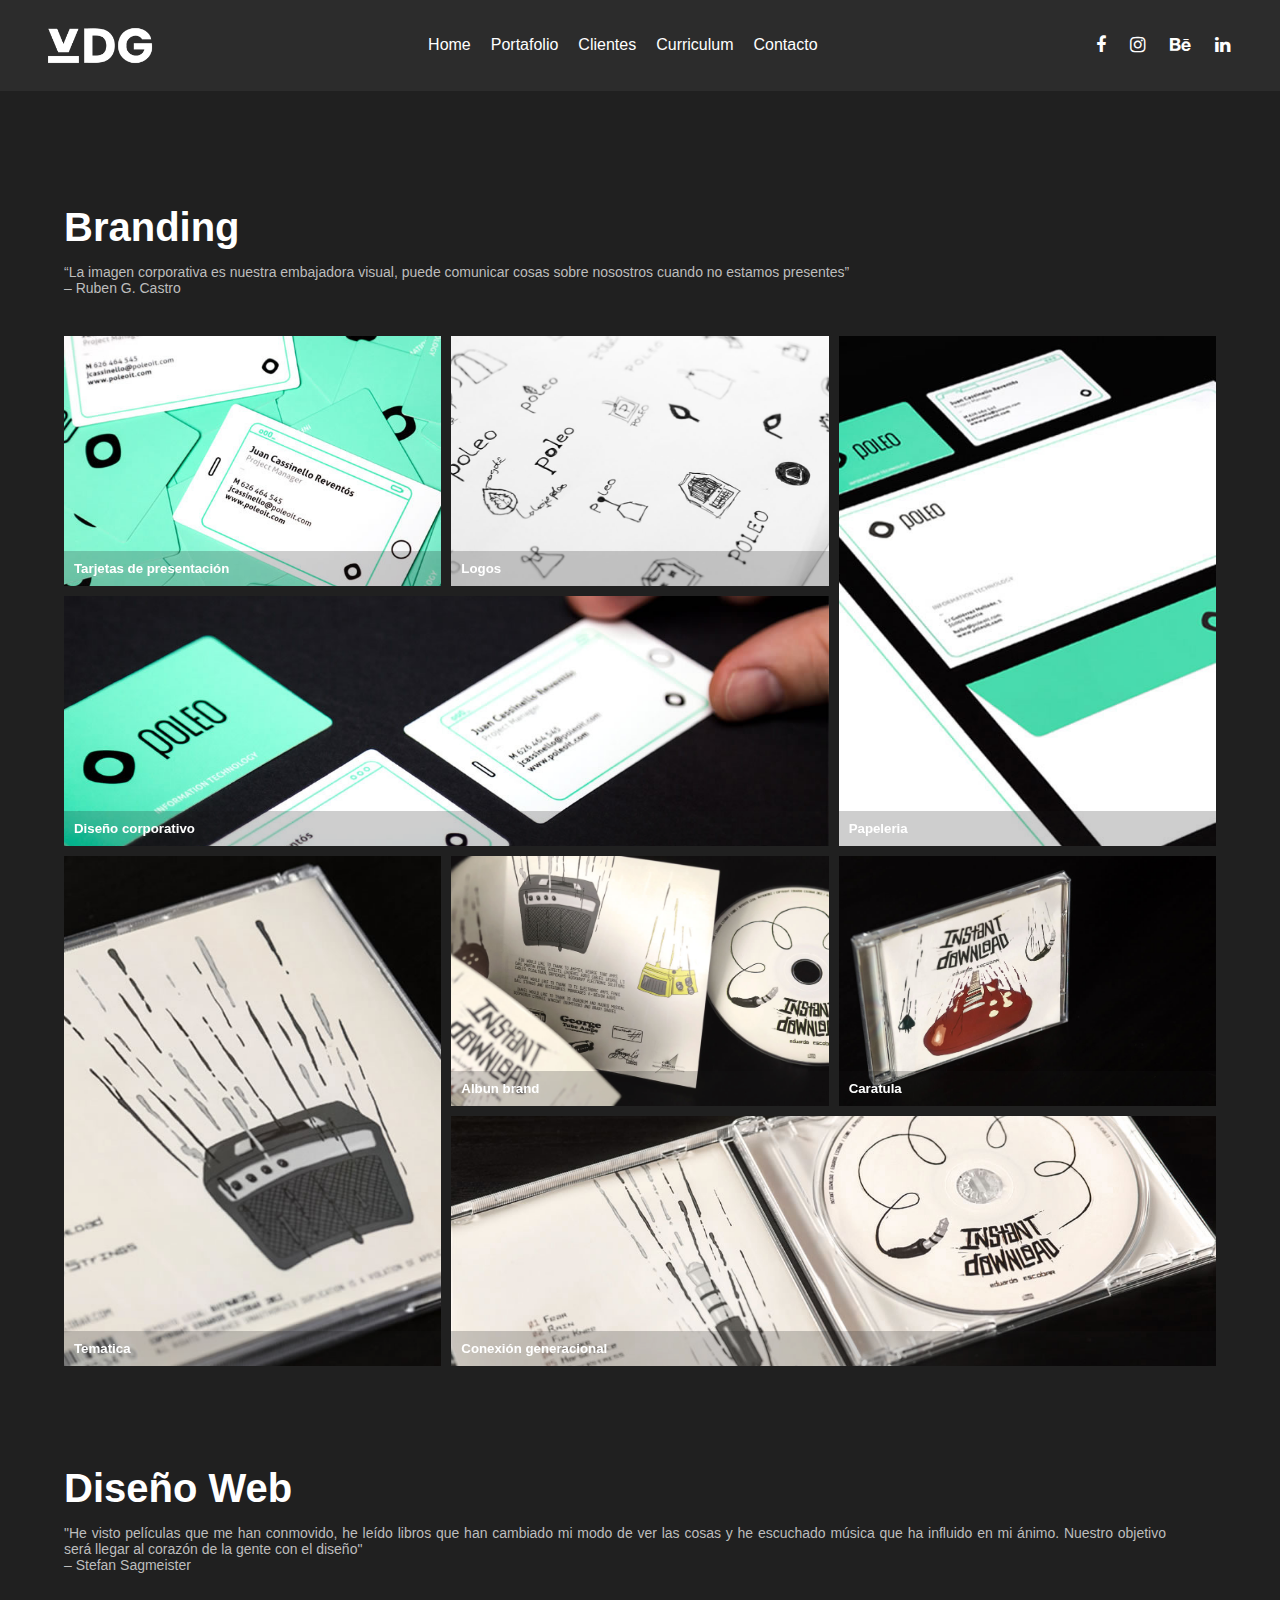
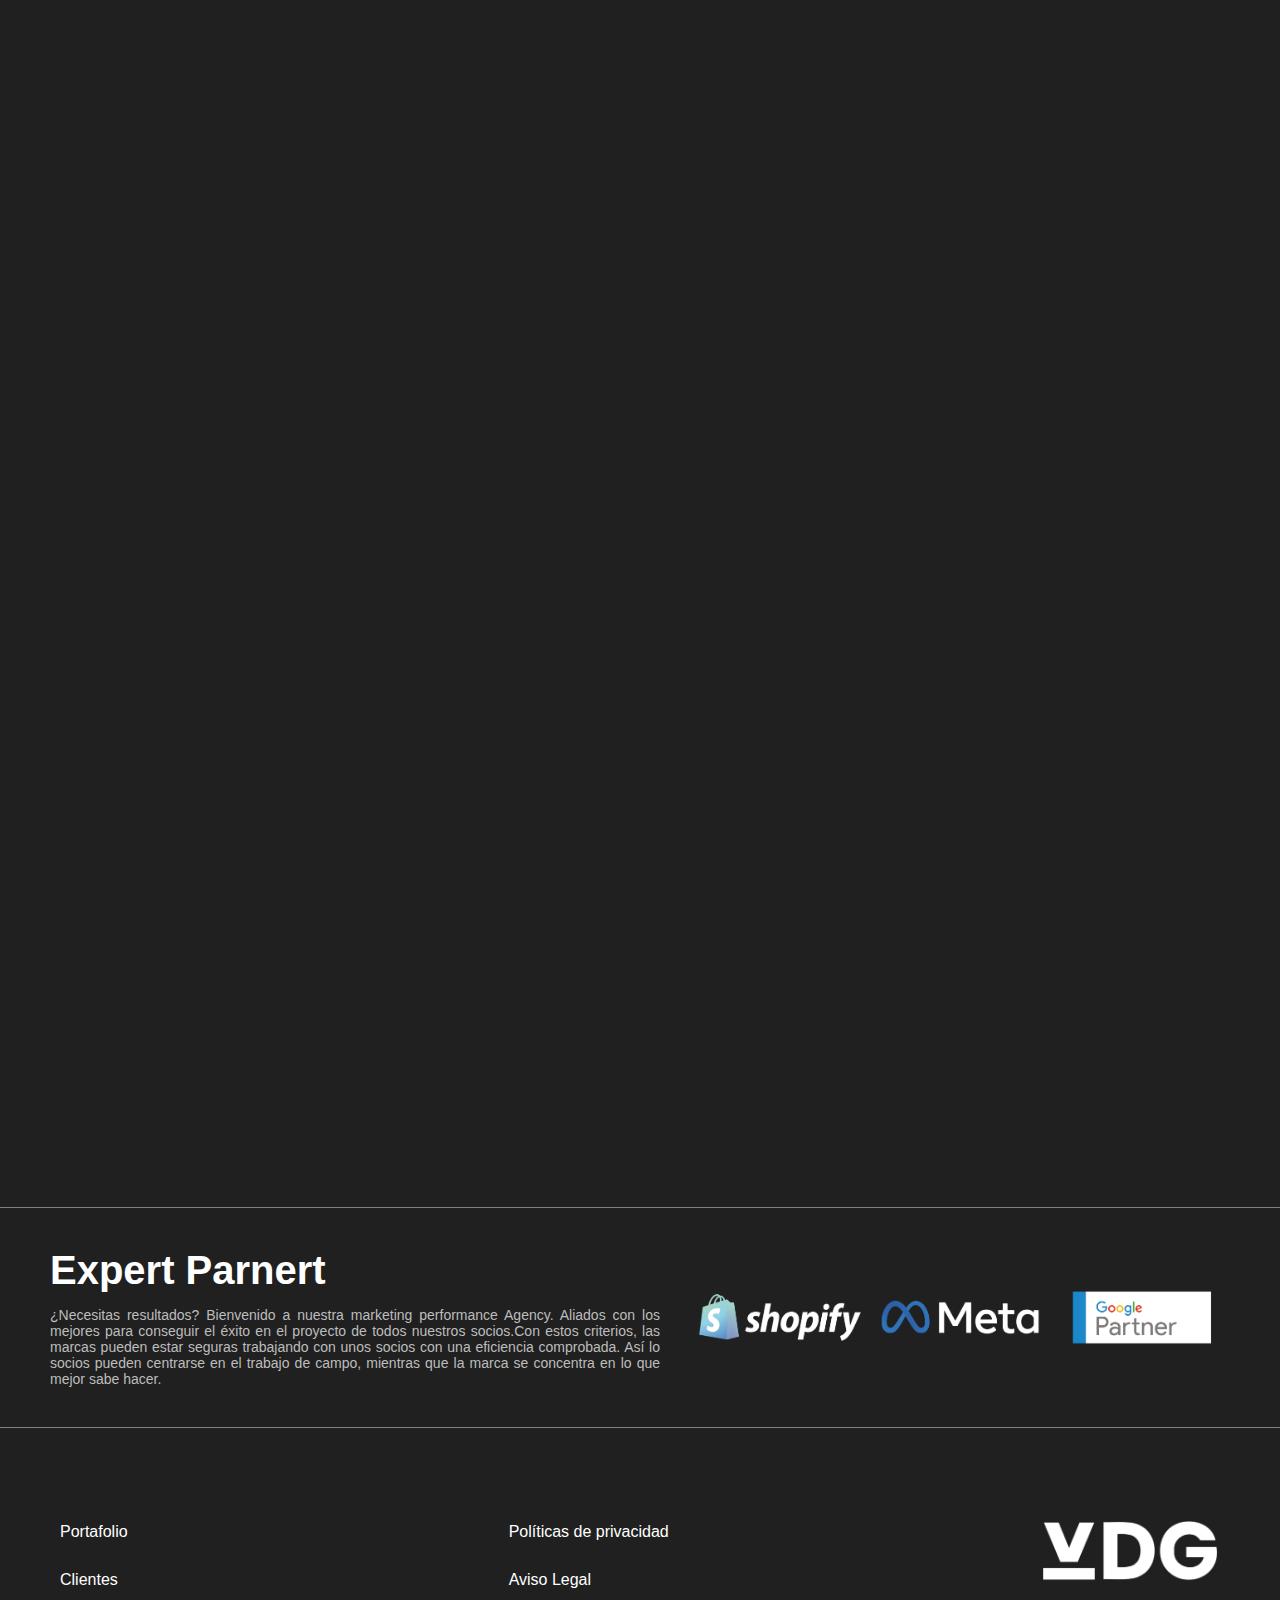
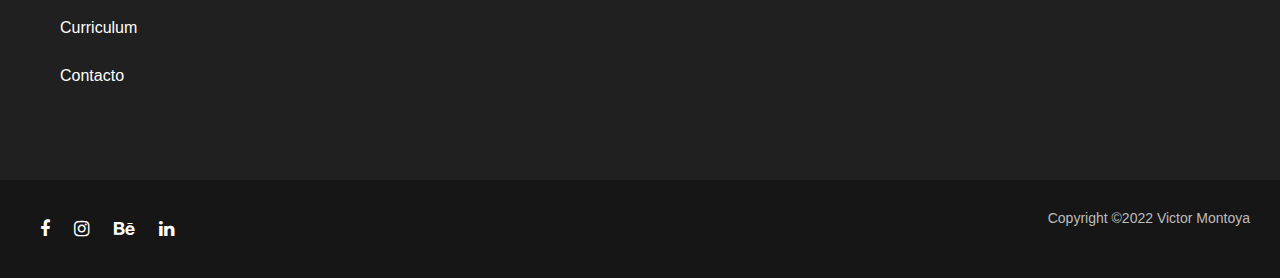
==== commit a24f4c2d: "cargas" ====
--- a/page/clientes.html
+++ b/page/clientes.html
@@ -62,35 +62,35 @@
                 <div class="servicsImg" data-aos="fade-up" data-aos-easing="linear" data-aos-duration="1500">
                     <div class="galeriaItem">
                         <img src="../assets/img/poleo-brand-proyecto-04.jpg" alt="">
-                        <h5>Titulo Cliente</h5>
+                        <h5>Tarjetas de presentación</h5>
                     </div>
                     <div class="galeriaItem">
                         <img src="../assets/img/poleo-brand-makingof-02.jpg" alt="">
-                        <h5>Titulo Cliente</h5>
+                        <h5>Logos</h5>
                     </div>
                     <div class="galeriaItem">
                         <img src="../assets/img/poleo-brand-proyecto-08.jpg" alt="">
-                        <h5>Titulo Cliente</h5>
+                        <h5>Papeleria</h5>
                     </div>
                     <div class="galeriaItem">
                         <img src="../assets/img/poleo-brand-proyecto-06.jpg" alt="">
-                        <h5>Titulo Cliente</h5>
-                    </div>
-                    <div class="galeriaItem">
-                        <img src="../assets/img/lilian-urquieta-brand-web-proyecto-15.jpg" alt="">
-                        <h5>Titulo Cliente</h5>
-                    </div>
-                    <div class="galeriaItem">
-                        <img src="../assets/img/lilian-urquieta-brand-web-proyecto-14.jpg" alt="">
-                        <h5>Titulo Cliente</h5>
-                    </div>
-                    <div class="galeriaItem">
-                        <img src="../assets/img/lilian-urquieta-brand-web-proyecto-04.jpg" alt="">
-                        <h5>Titulo Cliente</h5>
-                    </div>
-                    <div class="galeriaItem">
-                        <img src="../assets/img/lilian-urquieta-brand-web-makingof-10.jpg" alt="">
-                        <h5>Titulo Cliente</h5>
+                        <h5>Diseño corporativo</h5>
+                    </div>
+                    <div class="galeriaItem">
+                        <img src="../assets/img/eduardo-escobar-instant-download-proyecto-03.jpg" alt="">
+                        <h5>Tematica</h5>
+                    </div>
+                    <div class="galeriaItem">
+                        <img src="../assets/img/eduardo-escobar-instant-download-proyecto-05.jpg" alt="">
+                        <h5>Albun brand</h5>
+                    </div>
+                    <div class="galeriaItem">
+                        <img src="../assets/img/eduardo-escobar-instant-download-proyecto-01.jpg" alt="">
+                        <h5>Caratula</h5>
+                    </div>
+                    <div class="galeriaItem">
+                        <img src="../assets/img/eduardo-escobar-instant-download-proyecto-04.jpg" alt="">
+                        <h5>Conexión generacional</h5>
                     </div>
                 </div>    
             </section>
@@ -105,35 +105,35 @@
                 <div class="servicsImg" data-aos="fade-up" data-aos-easing="linear" data-aos-duration="1500">
                     <div class="galeriaItem">
                         <img src="../assets/img/senor-franklin-web-makingof-051.jpg" alt="">
-                        <h5>Titulo Cliente</h5>
+                        <h5>Item Web</h5>
                     </div>
                     <div class="galeriaItem">
                         <img src="../assets/img/senor-franklin-web-makingof-061.jpg" alt="">
-                        <h5>Titulo Cliente</h5>
+                        <h5>Estructura</h5>
                     </div>
                     <div class="galeriaItem">
                         <img src="../assets/img/senor-franklin-web-proyecto-03.jpg" alt="">
-                        <h5>Titulo Cliente</h5>
+                        <h5>Diseño</h5>
                     </div>
                     <div class="galeriaItem">
                         <img src="../assets/img/senor-franklin-brand-proyecto-07.jpg" alt="">
-                        <h5>Titulo Cliente</h5>
-                    </div>
-                    <div class="galeriaItem">
-                        <img src="../assets/img/provicional.png" alt="">
-                        <h5>Titulo Cliente</h5>
-                    </div>
-                    <div class="galeriaItem">
-                        <img src="../assets/img/provicional1.png" alt="">
-                        <h5>Titulo Cliente</h5>
-                    </div>
-                    <div class="galeriaItem">
-                        <img src="../assets/img/provicional.png" alt="">
-                        <h5>Titulo Cliente</h5>
-                    </div>
-                    <div class="galeriaItem">
-                        <img src="../assets/img/provicional1.png" alt="">
-                        <h5>Titulo Cliente</h5>
+                        <h5>Brand impreso</h5>
+                    </div>
+                    <div class="galeriaItem">
+                        <img src="../assets/img/lilian-urquieta-brand-web-proyecto-15.jpg" alt="">
+                        <h5>Ecommerce</h5>
+                    </div>
+                    <div class="galeriaItem">
+                        <img src="../assets/img/lilian-urquieta-brand-web-proyecto-14.jpg" alt="">
+                        <h5>Etiqueta</h5>
+                    </div>
+                    <div class="galeriaItem">
+                        <img src="../assets/img/lilian-urquieta-brand-web-proyecto-04.jpg" alt="">
+                        <h5>Packing</h5>
+                    </div>
+                    <div class="galeriaItem">
+                        <img src="../assets/img/lilian-urquieta-brand-web-makingof-10.jpg" alt="">
+                        <h5>Header</h5>
                     </div>
                 </div>    
             </section>
